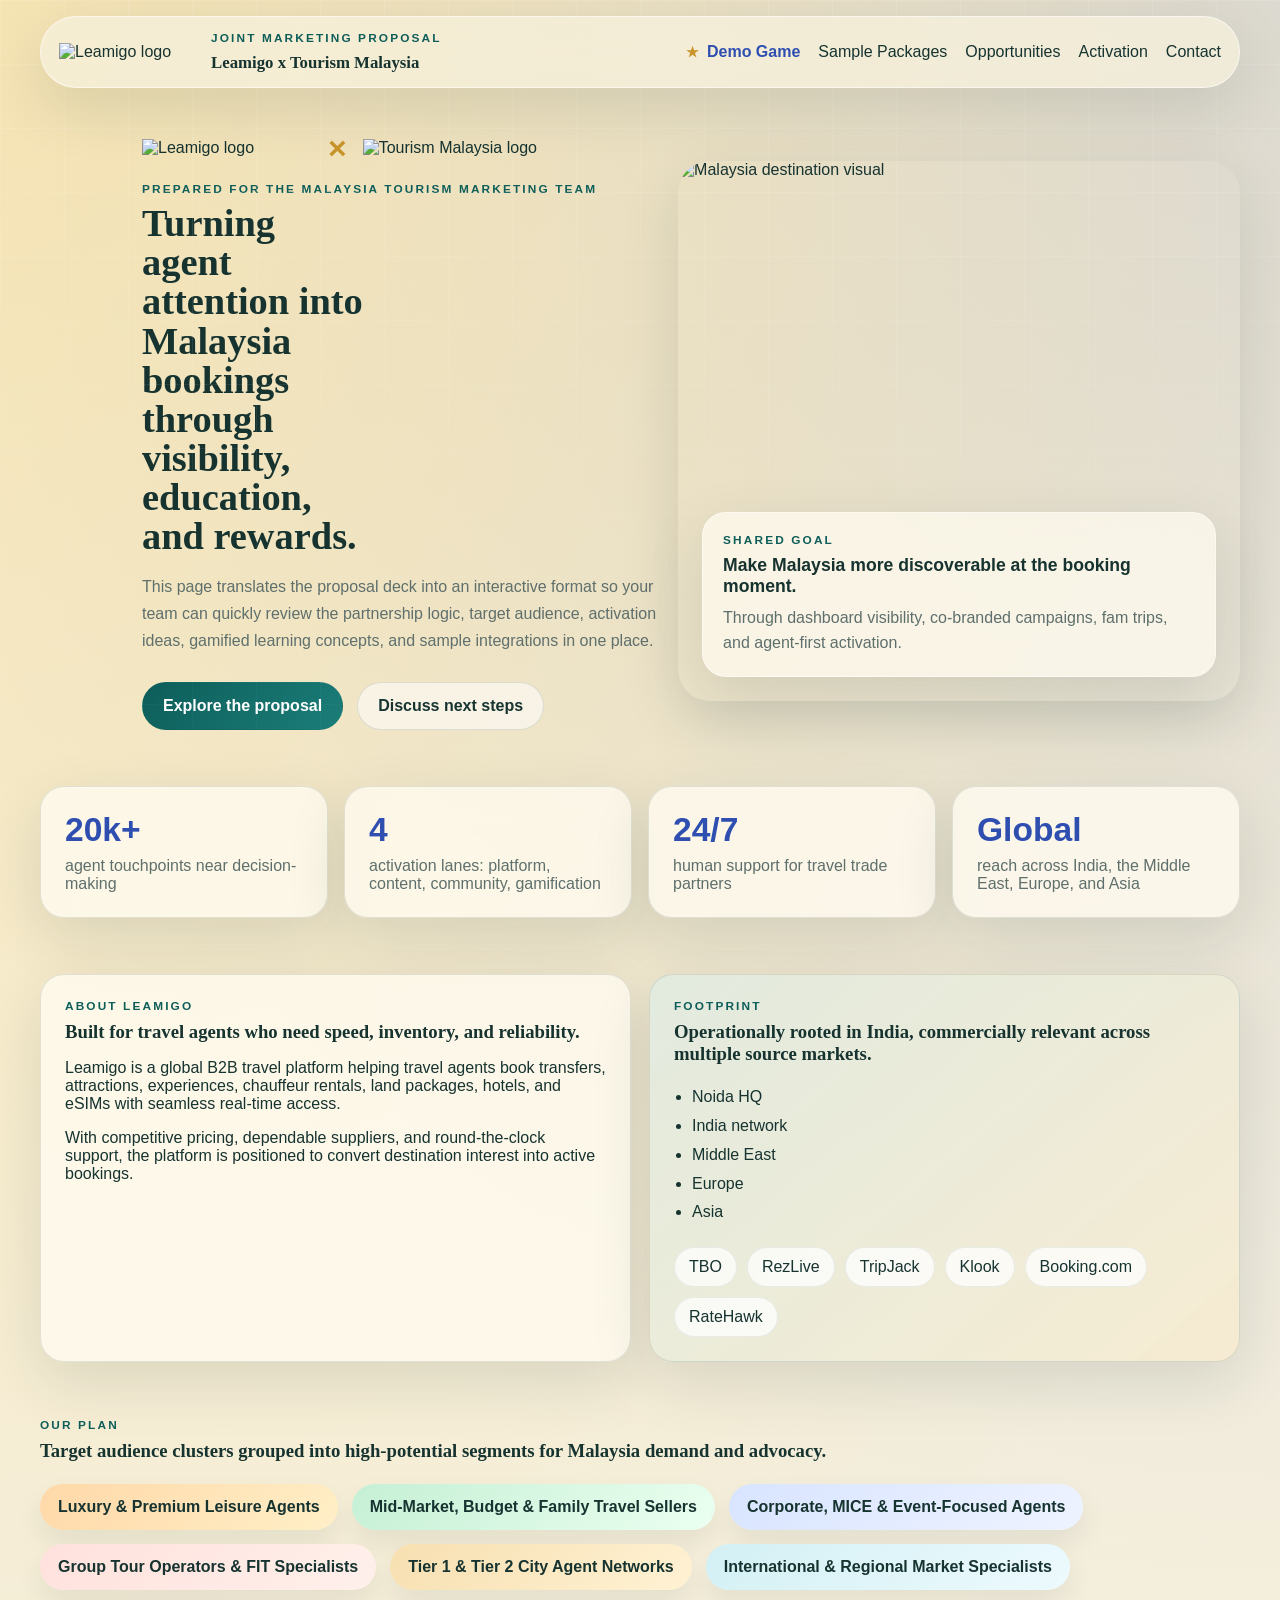
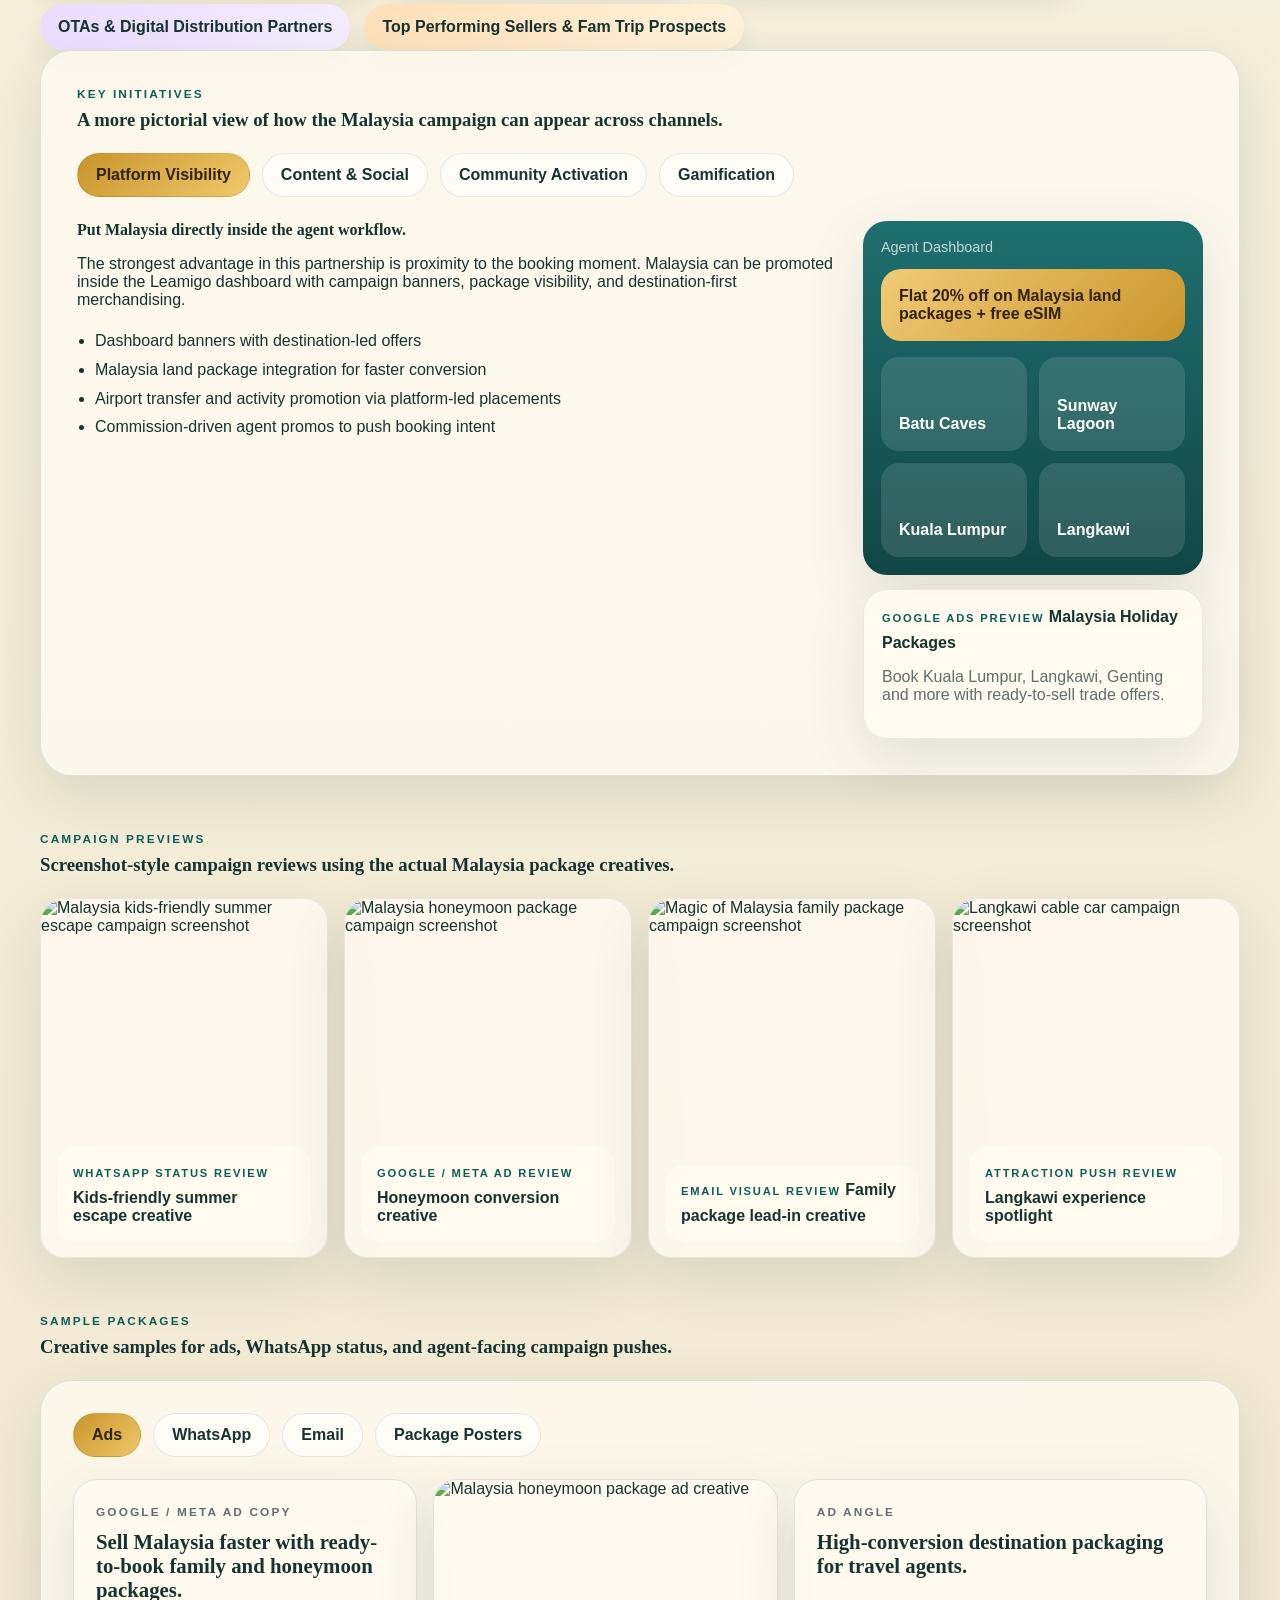
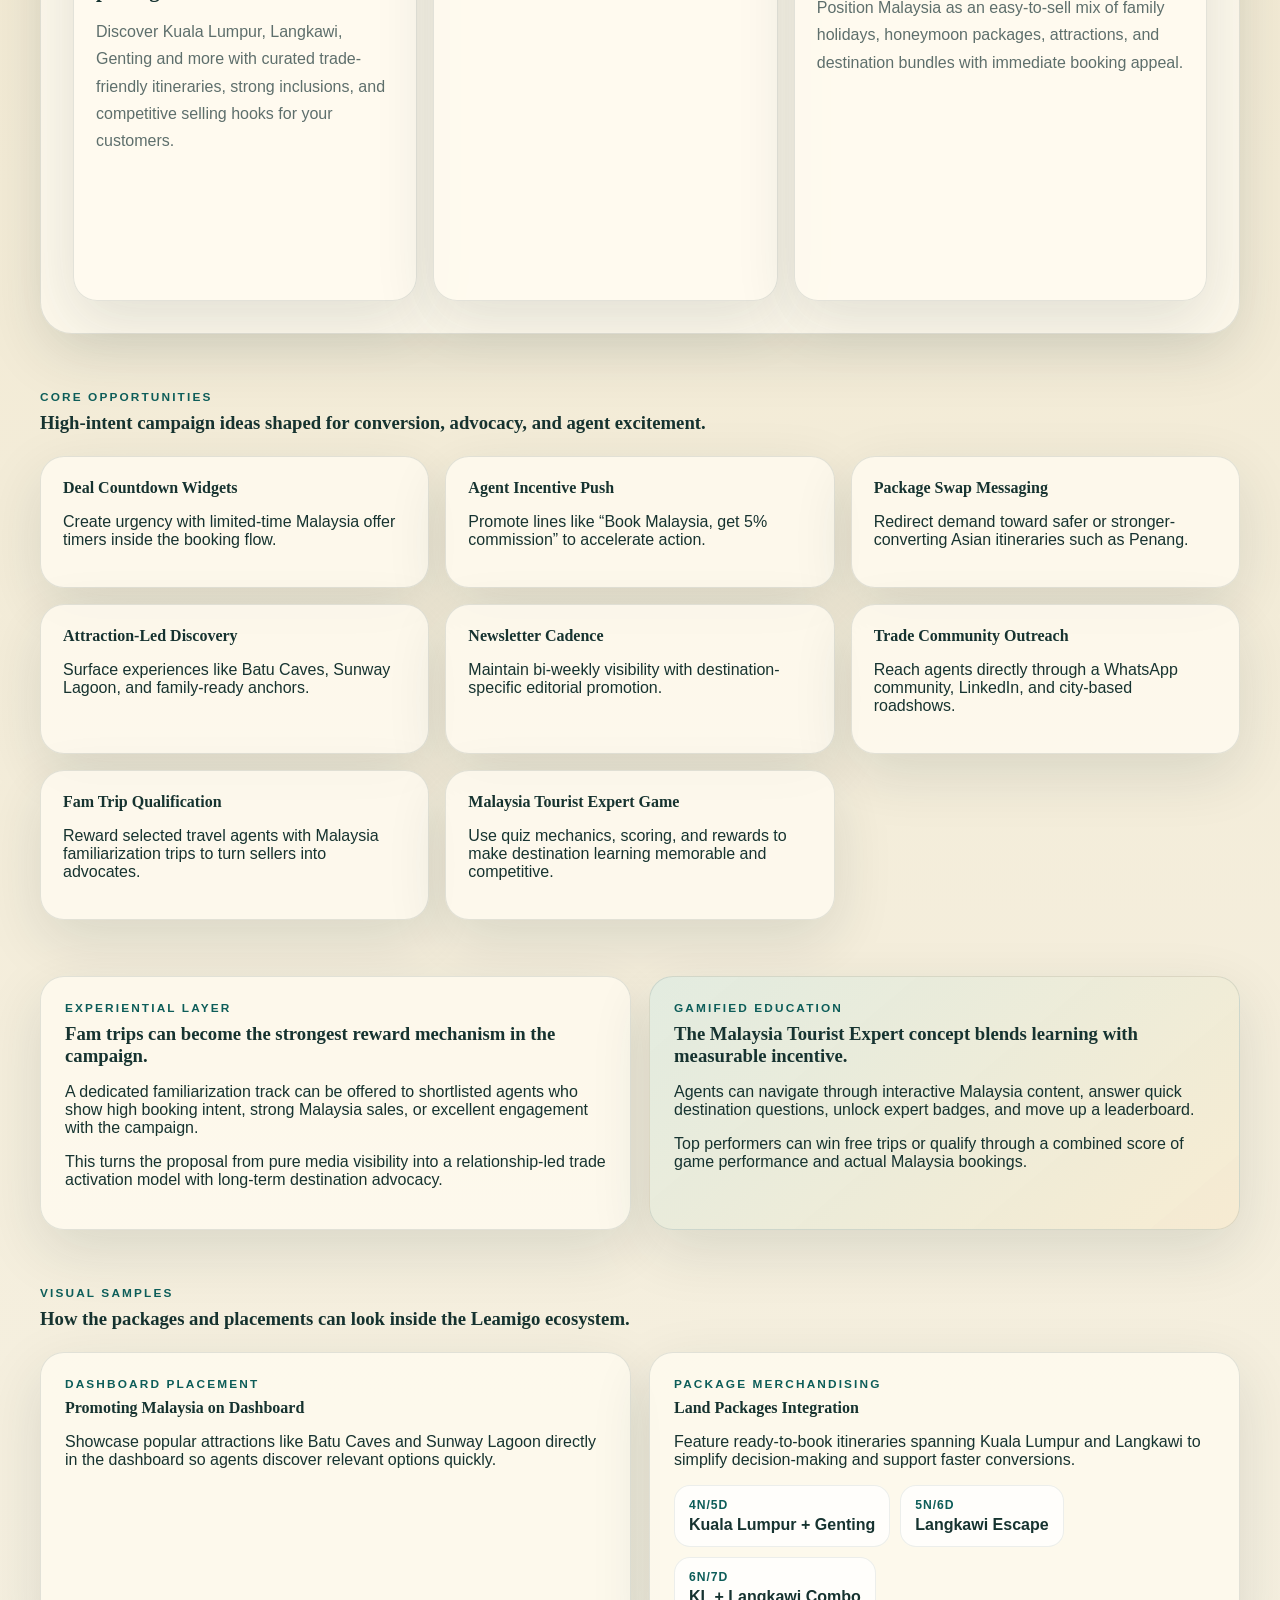
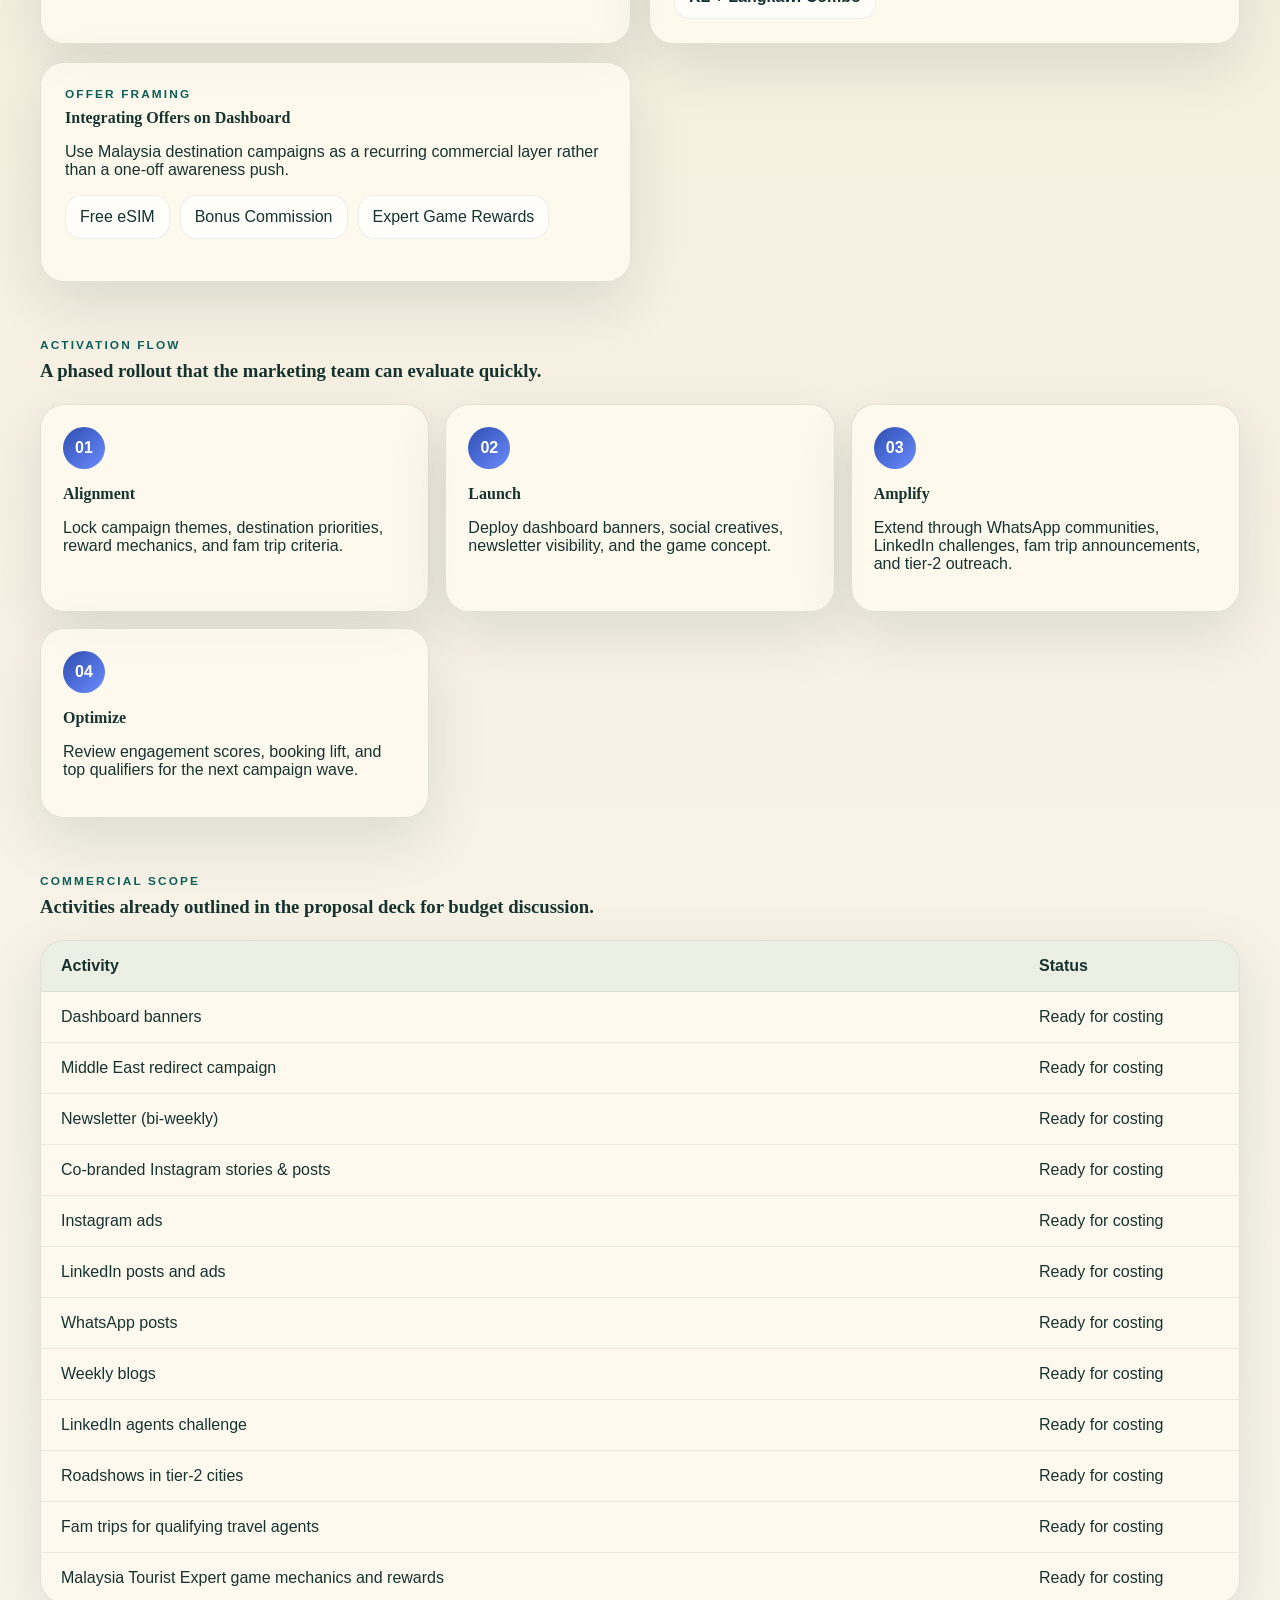
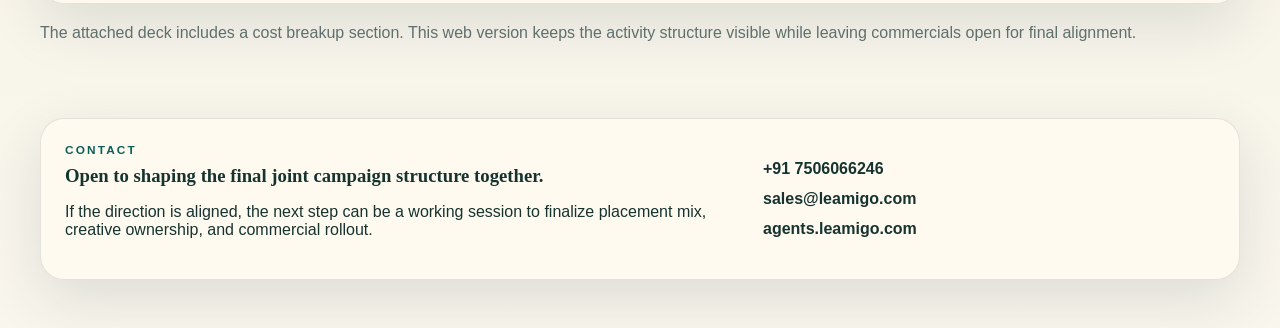
==== index.html @ 8a24555a "Commit Commit" ====
<!doctype html>
<html lang="en">
  <head>
    <meta charset="UTF-8" />
    <meta name="viewport" content="width=device-width, initial-scale=1.0" />
    <title>Leamigo x Tourism Malaysia</title>
    <meta
      name="description"
      content="Interactive joint marketing proposal for Tourism Malaysia by Leamigo."
    />
    <link rel="stylesheet" href="./styles.css" />
  </head>
  <body>
    <div class="page-shell">
      <header class="topbar">
        <div class="brand-lockup">
          <img class="brand-logo" src="./assets/leamigo-logo.webp" alt="Leamigo logo" />
          <div>
            <p class="eyebrow">Joint Marketing Proposal</p>
            <h1>Leamigo x Tourism Malaysia</h1>
          </div>
        </div>
        <nav class="topnav">
          <a class="topnav-cta" href="./malaysia-expert.html">Demo Game</a>
          <a href="#sample-packages">Sample Packages</a>
          <a href="#opportunity">Opportunities</a>
          <a href="#activation">Activation</a>
          <a href="#contact">Contact</a>
        </nav>
      </header>

      <main>
        <section class="hero section">
          <div class="hero-copy">
            <div class="hero-brandbar">
              <img class="hero-brand hero-brand-leamigo" src="./assets/leamigo-logo.webp" alt="Leamigo logo" />
              <span class="hero-brand-separator">×</span>
              <img class="hero-brand hero-brand-tourism" src="./assets/tourism-malaysia-logo.svg" alt="Tourism Malaysia logo" />
            </div>
            <p class="eyebrow">Prepared for the Malaysia Tourism marketing team</p>
            <h2>
              Turning agent<br />
              attention into<br />
              Malaysia bookings<br />
              through visibility,<br />
              education, and rewards.
            </h2>
            <p class="hero-text">
              This page translates the proposal deck into an interactive format so your team can
              quickly review the partnership logic, target audience, activation ideas, gamified
              learning concepts, and sample integrations in one place.
            </p>
            <div class="hero-actions">
              <a class="button button-primary" href="#opportunity">Explore the proposal</a>
              <a class="button button-secondary" href="#contact">Discuss next steps</a>
            </div>
          </div>

          <div class="hero-visual">
            <img src="./assets/malaysia-hero.avif" alt="Malaysia destination visual" />
            <div class="hero-card glass">
              <p class="mini-label">Shared Goal</p>
              <strong>Make Malaysia more discoverable at the booking moment.</strong>
              <span>Through dashboard visibility, co-branded campaigns, fam trips, and agent-first activation.</span>
            </div>
          </div>
        </section>

        <section class="metrics section">
          <article class="metric-card glass reveal">
            <p class="metric-number">20k+</p>
            <p class="metric-label">agent touchpoints near decision-making</p>
          </article>
          <article class="metric-card glass reveal">
            <p class="metric-number">4</p>
            <p class="metric-label">activation lanes: platform, content, community, gamification</p>
          </article>
          <article class="metric-card glass reveal">
            <p class="metric-number">24/7</p>
            <p class="metric-label">human support for travel trade partners</p>
          </article>
          <article class="metric-card glass reveal">
            <p class="metric-number">Global</p>
            <p class="metric-label">reach across India, the Middle East, Europe, and Asia</p>
          </article>
        </section>

        <section class="section intro-grid">
          <article class="panel reveal">
            <p class="eyebrow">About Leamigo</p>
            <h3>Built for travel agents who need speed, inventory, and reliability.</h3>
            <p>
              Leamigo is a global B2B travel platform helping travel agents book transfers,
              attractions, experiences, chauffeur rentals, land packages, hotels, and eSIMs with
              seamless real-time access.
            </p>
            <p>
              With competitive pricing, dependable suppliers, and round-the-clock support, the
              platform is positioned to convert destination interest into active bookings.
            </p>
          </article>

          <article class="panel accent-panel reveal">
            <p class="eyebrow">Footprint</p>
            <h3>Operationally rooted in India, commercially relevant across multiple source markets.</h3>
            <ul class="tag-list">
              <li>Noida HQ</li>
              <li>India network</li>
              <li>Middle East</li>
              <li>Europe</li>
              <li>Asia</li>
            </ul>
            <div class="partner-strip">
              <span>TBO</span>
              <span>RezLive</span>
              <span>TripJack</span>
              <span>Klook</span>
              <span>Booking.com</span>
              <span>RateHawk</span>
            </div>
          </article>
        </section>

        <section class="section audience-section reveal">
          <div class="section-heading">
            <p class="eyebrow">Our Plan</p>
            <h3>Target audience clusters grouped into high-potential segments for Malaysia demand and advocacy.</h3>
          </div>
          <div class="audience-cloud">
            <span class="audience-pill audience-luxury">Luxury & Premium Leisure Agents</span>
            <span class="audience-pill audience-leisure">Mid-Market, Budget & Family Travel Sellers</span>
            <span class="audience-pill audience-corporate">Corporate, MICE & Event-Focused Agents</span>
            <span class="audience-pill audience-groups">Group Tour Operators & FIT Specialists</span>
            <span class="audience-pill audience-cities">Tier 1 & Tier 2 City Agent Networks</span>
            <span class="audience-pill audience-global">International & Regional Market Specialists</span>
            <span class="audience-pill audience-ota">OTAs & Digital Distribution Partners</span>
            <span class="audience-pill audience-performance">Top Performing Sellers & Fam Trip Prospects</span>
          </div>
        </section>

        <section class="section proposal-tabs reveal" id="opportunity">
          <div class="section-heading">
            <p class="eyebrow">Key Initiatives</p>
            <h3>A more pictorial view of how the Malaysia campaign can appear across channels.</h3>
          </div>

          <div class="tab-buttons" role="tablist" aria-label="Proposal pillars">
            <button class="tab-button is-active" data-tab="platform" role="tab" aria-selected="true">
              Platform Visibility
            </button>
            <button class="tab-button" data-tab="content" role="tab" aria-selected="false">
              Content & Social
            </button>
            <button class="tab-button" data-tab="community" role="tab" aria-selected="false">
              Community Activation
            </button>
            <button class="tab-button" data-tab="gamification" role="tab" aria-selected="false">
              Gamification
            </button>
          </div>

          <div class="tab-panels">
            <article class="tab-panel is-active" data-panel="platform">
              <div class="tab-copy">
                <h4>Put Malaysia directly inside the agent workflow.</h4>
                <p>
                  The strongest advantage in this partnership is proximity to the booking moment.
                  Malaysia can be promoted inside the Leamigo dashboard with campaign banners,
                  package visibility, and destination-first merchandising.
                </p>
                <ul>
                  <li>Dashboard banners with destination-led offers</li>
                  <li>Malaysia land package integration for faster conversion</li>
                  <li>Airport transfer and activity promotion via platform-led placements</li>
                  <li>Commission-driven agent promos to push booking intent</li>
                </ul>
              </div>
              <div class="visual-stack">
                <div class="mockup-card">
                  <div class="mockup-top">Agent Dashboard</div>
                  <div class="mockup-banner">Flat 20% off on Malaysia land packages + free eSIM</div>
                  <div class="mockup-grid">
                    <div>Batu Caves</div>
                    <div>Sunway Lagoon</div>
                    <div>Kuala Lumpur</div>
                    <div>Langkawi</div>
                  </div>
                </div>
                <div class="mini-shot ad-shot">
                  <span class="shot-label">Google Ads Preview</span>
                  <strong>Malaysia Holiday Packages</strong>
                  <p>Book Kuala Lumpur, Langkawi, Genting and more with ready-to-sell trade offers.</p>
                </div>
              </div>
            </article>

            <article class="tab-panel" data-panel="content">
              <div class="tab-copy">
                <h4>Use co-branded storytelling to keep Malaysia top-of-mind.</h4>
                <p>
                  Tourism Malaysia assets can be amplified through Leamigo’s social presence and
                  campaign ecosystem with destination-specific creative, newsletters, stories, and
                  high-intent promotional narratives.
                </p>
                <ul>
                  <li>Bi-weekly Malaysia-specific newsletter drops</li>
                  <li>Co-branded Instagram stories and posts</li>
                  <li>Tourism Malaysia images and videos distributed with Leamigo branding</li>
                  <li>Attraction-led promotions featuring anchors like LEGOLAND Malaysia Resort</li>
                  <li>Google Ads for destination search capture and package discovery</li>
                  <li>LinkedIn Ads for trade-facing destination awareness</li>
                </ul>
              </div>
              <div class="story-stack">
                <div class="story-card">Instagram Story</div>
                <div class="story-card highlighted">Malaysia this week</div>
                <div class="story-card">Powered by Leamigo</div>
                <div class="mini-shot linkedin-shot">
                  <span class="shot-label">LinkedIn Ad</span>
                  <strong>Help your agents sell Malaysia better</strong>
                  <p>Destination highlights, package hooks, and expert recognition built for the trade audience.</p>
                </div>
              </div>
            </article>

            <article class="tab-panel" data-panel="community">
              <div class="tab-copy">
                <h4>Activate travel communities where trade engagement already exists.</h4>
                <p>
                  Beyond media placements, the proposal extends into direct agent participation
                  through WhatsApp, Instagram, LinkedIn challenges, fam trips, testimonials, and
                  tier-2 market roadshows.
                </p>
                <ul>
                  <li>Dedicated WhatsApp community for Malaysia updates and booking pushes</li>
                  <li>WhatsApp and Instagram direct campaign broadcasts</li>
                  <li>LinkedIn professional booking challenges for agents</li>
                  <li>Curated fam trips for selected travel agents and top sellers</li>
                  <li>Agent testimonial stories captured from familiarization trips</li>
                  <li>Roadshows in tier-2 cities for offline momentum</li>
                </ul>
              </div>
              <div class="challenge-card">
                <p class="mini-label">Fam Trip Trigger</p>
                <strong>Reward the best-performing and highest-potential agents.</strong>
                <span>Qualifying agents can unlock Malaysia fam trips tied to bookings, engagement, and training completion.</span>
              </div>
            </article>

            <article class="tab-panel" data-panel="gamification">
              <div class="tab-copy">
                <h4>Launch a Malaysia Tourist Expert game inside the experience.</h4>
                <p>
                  We can create a gamified learning layer where agents explore the page, answer
                  destination questions, unlock badges, and build points as they discover Malaysia
                  products, attractions, and selling cues.
                </p>
                <ul>
                  <li>Interactive Malaysia Tourist Expert challenge across the proposal or dashboard</li>
                  <li>Points for destination knowledge, product discovery, and campaign participation</li>
                  <li>Leaderboard-based rewards for top scorers and strongest booking performance</li>
                  <li>Free fam trips for winners linked with a defined booking threshold</li>
                </ul>
                <p><a class="demo-link" href="./malaysia-expert.html">Open Malaysia Expert demo page</a></p>
              </div>
              <div class="challenge-card">
                <p class="mini-label">Game Mechanic</p>
                <strong>Learn Malaysia. Score points. Unlock trips.</strong>
                <span>Agents who perform well in the game and achieve certain bookings can qualify for free trips and recognition.</span>
              </div>
            </article>
          </div>
        </section>

        <section class="section screenshot-section reveal">
          <div class="section-heading">
            <p class="eyebrow">Campaign Previews</p>
            <h3>Screenshot-style campaign reviews using the actual Malaysia package creatives.</h3>
          </div>
          <div class="screens-grid">
            <article class="screen-card screen-image">
              <img src="./assets/sample-1.jpeg" alt="Malaysia kids-friendly summer escape campaign screenshot" />
              <div class="screen-overlay">
                <span class="shot-label">WhatsApp Status Review</span>
                <strong>Kids-friendly summer escape creative</strong>
              </div>
            </article>
            <article class="screen-card screen-image">
              <img src="./assets/sample-2.jpeg" alt="Malaysia honeymoon package campaign screenshot" />
              <div class="screen-overlay">
                <span class="shot-label">Google / Meta Ad Review</span>
                <strong>Honeymoon conversion creative</strong>
              </div>
            </article>
            <article class="screen-card screen-image">
              <img src="./assets/sample-3.jpeg" alt="Magic of Malaysia family package campaign screenshot" />
              <div class="screen-overlay">
                <span class="shot-label">Email Visual Review</span>
                <strong>Family package lead-in creative</strong>
              </div>
            </article>
            <article class="screen-card screen-image">
              <img src="./assets/sample-4.jpeg" alt="Langkawi cable car campaign screenshot" />
              <div class="screen-overlay">
                <span class="shot-label">Attraction Push Review</span>
                <strong>Langkawi experience spotlight</strong>
              </div>
            </article>
          </div>
        </section>

        <section class="section sample-packages-section reveal" id="sample-packages">
          <div class="section-heading">
            <p class="eyebrow">Sample Packages</p>
            <h3>Creative samples for ads, WhatsApp status, and agent-facing campaign pushes.</h3>
          </div>

          <div class="sample-tabs">
            <div class="tab-buttons sample-tab-buttons" role="tablist" aria-label="Sample package formats">
              <button class="tab-button sample-tab-button is-active" data-sample-tab="ads" role="tab" aria-selected="true">
                Ads
              </button>
              <button class="tab-button sample-tab-button" data-sample-tab="whatsapp" role="tab" aria-selected="false">
                WhatsApp
              </button>
              <button class="tab-button sample-tab-button" data-sample-tab="email" role="tab" aria-selected="false">
                Email
              </button>
              <button class="tab-button sample-tab-button" data-sample-tab="posters" role="tab" aria-selected="false">
                Package Posters
              </button>
            </div>

            <div class="sample-tab-panels">
              <article class="sample-tab-panel is-active" data-sample-panel="ads">
                <div class="copy-samples-grid">
                  <article class="copy-card">
                    <p class="mini-label">Google / Meta Ad Copy</p>
                    <h4>Sell Malaysia faster with ready-to-book family and honeymoon packages.</h4>
                    <p>
                      Discover Kuala Lumpur, Langkawi, Genting and more with curated trade-friendly
                      itineraries, strong inclusions, and competitive selling hooks for your customers.
                    </p>
                  </article>
                  <article class="sample-creative featured-creative">
                    <img src="./assets/sample-2.jpeg" alt="Malaysia honeymoon package ad creative" />
                  </article>
                  <article class="copy-card">
                    <p class="mini-label">Ad Angle</p>
                    <h4>High-conversion destination packaging for travel agents.</h4>
                    <p>
                      Position Malaysia as an easy-to-sell mix of family holidays, honeymoon
                      packages, attractions, and destination bundles with immediate booking appeal.
                    </p>
                  </article>
                </div>
              </article>

              <article class="sample-tab-panel" data-sample-panel="whatsapp">
                <div class="copy-samples-grid">
                  <article class="copy-card">
                    <p class="mini-label">WhatsApp Status Sample</p>
                    <h4>Malaysia deals live now.</h4>
                    <p>
                      Family escapes, honeymoon packages, Langkawi experiences and value-added offers now
                      available for immediate booking. Ask for today’s best Malaysia departures.
                    </p>
                  </article>
                  <article class="sample-creative featured-creative">
                    <img src="./assets/sample-1.jpeg" alt="Malaysia summer escape WhatsApp status creative" />
                  </article>
                  <article class="copy-card">
                    <p class="mini-label">Community Push</p>
                    <h4>Best used inside agent groups and status updates.</h4>
                    <p>
                      Pair the creative with limited-time callouts, package pricing, and quick reply
                      prompts to increase engagement inside WhatsApp communities.
                    </p>
                  </article>
                </div>
              </article>

              <article class="sample-tab-panel" data-sample-panel="email">
                <div class="copy-samples-grid email-layout">
                  <article class="copy-card email-card">
                    <p class="mini-label">Email Campaign Copy</p>
                    <h4>Subject: Malaysia packages your clients will book this season</h4>
                    <p>
                      From kids-friendly summer escapes to honeymoon combinations across Kuala Lumpur,
                      Langkawi and Genting, Leamigo is ready with handpicked Malaysia packages, attraction
                      add-ons and strong conversion-friendly itineraries for your team.
                    </p>
                    <p>
                      Reply now to access the latest packages, activity combinations, and destination-led
                      offers your agents can promote immediately.
                    </p>
                  </article>
                  <article class="sample-creative featured-creative">
                    <img src="./assets/sample-3.jpeg" alt="Malaysia family package email visual" />
                  </article>
                </div>
              </article>

              <article class="sample-tab-panel" data-sample-panel="posters">
                <div class="sample-grid">
                  <article class="sample-creative">
                    <img src="./assets/sample-1.jpeg" alt="Malaysia kids-friendly summer escape package poster" />
                  </article>
                  <article class="sample-creative">
                    <img src="./assets/sample-2.jpeg" alt="Malaysia honeymoon package poster" />
                  </article>
                  <article class="sample-creative">
                    <img src="./assets/sample-3.jpeg" alt="Magic of Malaysia family package poster" />
                  </article>
                  <article class="sample-creative">
                    <img src="./assets/sample-4.jpeg" alt="Langkawi cable car poster" />
                  </article>
                </div>
              </article>
            </div>
          </div>
        </section>

        <section class="section opportunities reveal">
          <div class="section-heading">
            <p class="eyebrow">Core Opportunities</p>
            <h3>High-intent campaign ideas shaped for conversion, advocacy, and agent excitement.</h3>
          </div>
          <div class="opportunity-grid">
            <article class="op-card">
              <h4>Deal Countdown Widgets</h4>
              <p>Create urgency with limited-time Malaysia offer timers inside the booking flow.</p>
            </article>
            <article class="op-card">
              <h4>Agent Incentive Push</h4>
              <p>Promote lines like “Book Malaysia, get 5% commission” to accelerate action.</p>
            </article>
            <article class="op-card">
              <h4>Package Swap Messaging</h4>
              <p>Redirect demand toward safer or stronger-converting Asian itineraries such as Penang.</p>
            </article>
            <article class="op-card">
              <h4>Attraction-Led Discovery</h4>
              <p>Surface experiences like Batu Caves, Sunway Lagoon, and family-ready anchors.</p>
            </article>
            <article class="op-card">
              <h4>Newsletter Cadence</h4>
              <p>Maintain bi-weekly visibility with destination-specific editorial promotion.</p>
            </article>
            <article class="op-card">
              <h4>Trade Community Outreach</h4>
              <p>Reach agents directly through a WhatsApp community, LinkedIn, and city-based roadshows.</p>
            </article>
            <article class="op-card">
              <h4>Fam Trip Qualification</h4>
              <p>Reward selected travel agents with Malaysia familiarization trips to turn sellers into advocates.</p>
            </article>
            <article class="op-card">
              <h4>Malaysia Tourist Expert Game</h4>
              <p>Use quiz mechanics, scoring, and rewards to make destination learning memorable and competitive.</p>
            </article>
          </div>
        </section>

        <section class="section intro-grid reveal">
          <article class="panel">
            <p class="eyebrow">Experiential Layer</p>
            <h3>Fam trips can become the strongest reward mechanism in the campaign.</h3>
            <p>
              A dedicated familiarization track can be offered to shortlisted agents who show high
              booking intent, strong Malaysia sales, or excellent engagement with the campaign.
            </p>
            <p>
              This turns the proposal from pure media visibility into a relationship-led trade
              activation model with long-term destination advocacy.
            </p>
          </article>
          <article class="panel accent-panel">
            <p class="eyebrow">Gamified Education</p>
            <h3>The Malaysia Tourist Expert concept blends learning with measurable incentive.</h3>
            <p>
              Agents can navigate through interactive Malaysia content, answer quick destination
              questions, unlock expert badges, and move up a leaderboard.
            </p>
            <p>
              Top performers can win free trips or qualify through a combined score of game
              performance and actual Malaysia bookings.
            </p>
          </article>
        </section>

        <section class="section integration-section reveal">
          <div class="section-heading">
            <p class="eyebrow">Visual Samples</p>
            <h3>How the packages and placements can look inside the Leamigo ecosystem.</h3>
          </div>
          <div class="integration-grid">
            <article class="integration-card">
              <p class="mini-label">Dashboard placement</p>
              <h4>Promoting Malaysia on Dashboard</h4>
              <p>
                Showcase popular attractions like Batu Caves and Sunway Lagoon directly in the
                dashboard so agents discover relevant options quickly.
              </p>
            </article>
            <article class="integration-card">
              <p class="mini-label">Package merchandising</p>
              <h4>Land Packages Integration</h4>
              <p>
                Feature ready-to-book itineraries spanning Kuala Lumpur and Langkawi to simplify
                decision-making and support faster conversions.
              </p>
              <div class="package-preview">
                <div class="package-card">
                  <span>4N/5D</span>
                  <strong>Kuala Lumpur + Genting</strong>
                </div>
                <div class="package-card">
                  <span>5N/6D</span>
                  <strong>Langkawi Escape</strong>
                </div>
                <div class="package-card">
                  <span>6N/7D</span>
                  <strong>KL + Langkawi Combo</strong>
                </div>
              </div>
            </article>
            <article class="integration-card">
              <p class="mini-label">Offer framing</p>
              <h4>Integrating Offers on Dashboard</h4>
              <p>
                Use Malaysia destination campaigns as a recurring commercial layer rather than a
                one-off awareness push.
              </p>
              <div class="offer-tags">
                <span>Free eSIM</span>
                <span>Bonus Commission</span>
                <span>Expert Game Rewards</span>
              </div>
            </article>
          </div>
        </section>

        <section class="section timeline-section reveal" id="activation">
          <div class="section-heading">
            <p class="eyebrow">Activation Flow</p>
            <h3>A phased rollout that the marketing team can evaluate quickly.</h3>
          </div>
          <div class="timeline">
            <article class="timeline-step">
              <span>01</span>
              <h4>Alignment</h4>
              <p>Lock campaign themes, destination priorities, reward mechanics, and fam trip criteria.</p>
            </article>
            <article class="timeline-step">
              <span>02</span>
              <h4>Launch</h4>
              <p>Deploy dashboard banners, social creatives, newsletter visibility, and the game concept.</p>
            </article>
            <article class="timeline-step">
              <span>03</span>
              <h4>Amplify</h4>
              <p>Extend through WhatsApp communities, LinkedIn challenges, fam trip announcements, and tier-2 outreach.</p>
            </article>
            <article class="timeline-step">
              <span>04</span>
              <h4>Optimize</h4>
              <p>Review engagement scores, booking lift, and top qualifiers for the next campaign wave.</p>
            </article>
          </div>
        </section>

        <section class="section budget-section reveal">
          <div class="section-heading">
            <p class="eyebrow">Commercial Scope</p>
            <h3>Activities already outlined in the proposal deck for budget discussion.</h3>
          </div>
          <div class="budget-table">
            <div class="budget-row budget-head">
              <span>Activity</span>
              <span>Status</span>
            </div>
            <div class="budget-row"><span>Dashboard banners</span><span>Ready for costing</span></div>
            <div class="budget-row"><span>Middle East redirect campaign</span><span>Ready for costing</span></div>
            <div class="budget-row"><span>Newsletter (bi-weekly)</span><span>Ready for costing</span></div>
            <div class="budget-row"><span>Co-branded Instagram stories & posts</span><span>Ready for costing</span></div>
            <div class="budget-row"><span>Instagram ads</span><span>Ready for costing</span></div>
            <div class="budget-row"><span>LinkedIn posts and ads</span><span>Ready for costing</span></div>
            <div class="budget-row"><span>WhatsApp posts</span><span>Ready for costing</span></div>
            <div class="budget-row"><span>Weekly blogs</span><span>Ready for costing</span></div>
            <div class="budget-row"><span>LinkedIn agents challenge</span><span>Ready for costing</span></div>
            <div class="budget-row"><span>Roadshows in tier-2 cities</span><span>Ready for costing</span></div>
            <div class="budget-row"><span>Fam trips for qualifying travel agents</span><span>Ready for costing</span></div>
            <div class="budget-row"><span>Malaysia Tourist Expert game mechanics and rewards</span><span>Ready for costing</span></div>
          </div>
          <p class="budget-note">
            The attached deck includes a cost breakup section. This web version keeps the activity
            structure visible while leaving commercials open for final alignment.
          </p>
        </section>

        <section class="section contact-section reveal" id="contact">
          <div class="contact-panel glass">
            <div>
              <p class="eyebrow">Contact</p>
              <h3>Open to shaping the final joint campaign structure together.</h3>
              <p>
                If the direction is aligned, the next step can be a working session to finalize
                placement mix, creative ownership, and commercial rollout.
              </p>
            </div>
            <div class="contact-details">
              <a href="tel:+917506066246">+91 7506066246</a>
              <a href="mailto:sales@leamigo.com">sales@leamigo.com</a>
              <a href="https://agents.leamigo.com" target="_blank" rel="noreferrer">agents.leamigo.com</a>
            </div>
          </div>
        </section>
      </main>
    </div>

    <script src="./script.js"></script>
  </body>
</html>
---- styles.css ----
:root {
  --bg: #f6f0dc;
  --bg-soft: #fbf7ea;
  --card: rgba(255, 251, 240, 0.72);
  --line: rgba(61, 87, 86, 0.14);
  --text: #163330;
  --muted: #5e6f6c;
  --teal: #1b7e79;
  --teal-deep: #0d5d59;
  --gold: #c9952b;
  --gold-soft: #e9cb88;
  --blue: #2e4eb0;
  --shadow: 0 20px 60px rgba(26, 51, 48, 0.12);
  --radius-xl: 32px;
  --radius-lg: 24px;
  --radius-md: 18px;
}

* {
  box-sizing: border-box;
}

html {
  scroll-behavior: smooth;
}

body {
  margin: 0;
  min-height: 100vh;
  font-family: "Avenir Next", "Segoe UI", sans-serif;
  color: var(--text);
  background:
    radial-gradient(circle at top left, rgba(250, 214, 119, 0.45), transparent 26%),
    radial-gradient(circle at top right, rgba(46, 78, 176, 0.16), transparent 24%),
    linear-gradient(180deg, #f8f4e5 0%, #f2ead4 46%, #f9f6ed 100%);
}

body::before {
  content: "";
  position: fixed;
  inset: 0;
  pointer-events: none;
  background-image:
    linear-gradient(rgba(255, 255, 255, 0.18) 1px, transparent 1px),
    linear-gradient(90deg, rgba(255, 255, 255, 0.18) 1px, transparent 1px);
  background-size: 64px 64px;
  mask-image: linear-gradient(180deg, rgba(0, 0, 0, 0.7), transparent);
}

.page-shell {
  width: min(1200px, calc(100% - 32px));
  margin: 0 auto;
  padding-bottom: 48px;
}

.topbar {
  position: sticky;
  top: 16px;
  z-index: 10;
  margin-top: 16px;
  padding: 14px 18px;
  display: flex;
  align-items: center;
  justify-content: space-between;
  gap: 20px;
  border: 1px solid rgba(255, 255, 255, 0.55);
  border-radius: 999px;
  background: rgba(246, 240, 220, 0.75);
  backdrop-filter: blur(18px);
  box-shadow: var(--shadow);
}

.brand-lockup {
  display: flex;
  align-items: center;
  gap: 14px;
}

.brand-logo {
  width: 138px;
  height: auto;
  display: block;
}

.brand-lockup h1,
.hero h2,
.section-heading h3,
.panel h3,
.tab-copy h4,
.op-card h4,
.integration-card h4,
.timeline-step h4,
.contact-panel h3 {
  margin: 0;
  font-family: Georgia, "Times New Roman", serif;
  font-weight: 700;
}

.brand-lockup h1 {
  font-size: 1.05rem;
}

.eyebrow,
.mini-label {
  margin: 0 0 8px;
  color: var(--teal-deep);
  text-transform: uppercase;
  letter-spacing: 0.18em;
  font-size: 0.74rem;
  font-weight: 700;
}

.topnav {
  display: flex;
  gap: 18px;
  flex-wrap: wrap;
}

.topnav a,
.contact-details a,
.demo-link {
  color: var(--text);
  text-decoration: none;
}

.topnav a:hover,
.contact-details a:hover,
.demo-link:hover {
  color: var(--blue);
}

.demo-link {
  display: inline-flex;
  align-items: center;
  justify-content: center;
  min-height: 44px;
  padding: 0 18px;
  border-radius: 999px;
  background: rgba(46, 78, 176, 0.1);
  border: 1px solid rgba(46, 78, 176, 0.15);
  font-weight: 700;
}

.topnav-cta {
  display: inline-flex;
  align-items: center;
  gap: 8px;
  color: var(--blue) !important;
  font-weight: 700;
}

.topnav-cta::before {
  content: "★";
  color: var(--gold);
  font-size: 0.9rem;
  line-height: 1;
}

.section {
  padding: 56px 0 0;
}

.hero {
  display: grid;
  grid-template-columns: 1.1fr 1fr;
  gap: 20px;
  align-items: center;
  padding-top: 44px;
}

.hero-copy {
  max-width: 620px;
  justify-self: end;
  padding-left: 12px;
}

.hero-brandbar {
  display: flex;
  align-items: center;
  gap: 16px;
  margin-bottom: 18px;
  flex-wrap: wrap;
}

.hero-brand {
  display: block;
  height: auto;
}

.hero-brand-leamigo {
  width: 170px;
}

.hero-brand-tourism {
  width: 176px;
}

.hero-brand-separator {
  color: var(--gold);
  font-size: 2rem;
  line-height: 1;
  font-weight: 700;
}

.hero h2 {
  font-size: clamp(2rem, 3vw, 3.6rem);
  line-height: 1.02;
  max-width: 12ch;
}

.hero-text {
  max-width: 58ch;
  color: var(--muted);
  font-size: 1rem;
  line-height: 1.7;
}

.hero-actions {
  display: flex;
  gap: 14px;
  flex-wrap: wrap;
  margin-top: 28px;
}

.button {
  display: inline-flex;
  align-items: center;
  justify-content: center;
  min-height: 48px;
  padding: 0 20px;
  border-radius: 999px;
  border: 1px solid transparent;
  text-decoration: none;
  font-weight: 700;
}

.button-primary {
  background: linear-gradient(135deg, var(--teal-deep), var(--teal));
  color: white;
}

.button-secondary {
  border-color: rgba(22, 51, 48, 0.12);
  color: var(--text);
  background: rgba(255, 255, 255, 0.55);
}

.hero-visual {
  position: relative;
}

.hero-visual img {
  width: 100%;
  display: block;
  min-height: 540px;
  object-fit: cover;
  border-radius: var(--radius-xl);
  box-shadow: var(--shadow);
}

.glass {
  border: 1px solid rgba(255, 255, 255, 0.45);
  background: var(--card);
  backdrop-filter: blur(18px);
  box-shadow: var(--shadow);
}

.hero-card {
  position: absolute;
  left: 24px;
  right: 24px;
  bottom: 24px;
  padding: 20px;
  border-radius: var(--radius-lg);
}

.hero-card strong,
.challenge-card strong {
  display: block;
  margin-bottom: 8px;
  font-size: 1.1rem;
}

.hero-card span,
.challenge-card span,
.budget-note {
  color: var(--muted);
  line-height: 1.6;
}

.metrics {
  display: grid;
  grid-template-columns: repeat(4, 1fr);
  gap: 16px;
}

.metric-card,
.panel,
.integration-card,
.contact-panel,
.challenge-card {
  padding: 24px;
  border: 1px solid var(--line);
  border-radius: var(--radius-lg);
  background: rgba(255, 251, 240, 0.78);
  box-shadow: var(--shadow);
}

.metric-number {
  margin: 0 0 8px;
  font-size: 2.1rem;
  font-weight: 800;
  color: var(--blue);
}

.metric-label {
  margin: 0;
  color: var(--muted);
}

.intro-grid,
.integration-grid {
  display: grid;
  grid-template-columns: repeat(2, 1fr);
  gap: 18px;
}

.accent-panel {
  background:
    linear-gradient(140deg, rgba(27, 126, 121, 0.12), rgba(201, 149, 43, 0.14)),
    rgba(255, 251, 240, 0.9);
}

.tag-list,
.tab-copy ul {
  margin: 18px 0 0;
  padding-left: 18px;
  line-height: 1.8;
}

.partner-strip,
.audience-cloud {
  display: flex;
  gap: 10px;
  flex-wrap: wrap;
  margin-top: 20px;
}

.partner-strip span,
.audience-cloud span {
  padding: 10px 14px;
  border-radius: 999px;
  background: rgba(255, 255, 255, 0.75);
  border: 1px solid rgba(22, 51, 48, 0.08);
}

.audience-cloud {
  gap: 14px;
}

.audience-pill {
  padding: 14px 18px !important;
  font-weight: 700;
  color: #163330;
  border: 0 !important;
  box-shadow: 0 14px 28px rgba(26, 51, 48, 0.08);
}

.audience-luxury {
  background: linear-gradient(135deg, #ffd8a8, #ffefc7) !important;
}

.audience-leisure {
  background: linear-gradient(135deg, #c5f0d5, #ebfff0) !important;
}

.audience-corporate {
  background: linear-gradient(135deg, #d8e4ff, #eef3ff) !important;
}

.audience-groups {
  background: linear-gradient(135deg, #ffe1dc, #fff0eb) !important;
}

.audience-cities {
  background: linear-gradient(135deg, #f7dfb0, #fff2d4) !important;
}

.audience-global {
  background: linear-gradient(135deg, #d3f0f4, #edfafe) !important;
}

.audience-ota {
  background: linear-gradient(135deg, #eadbff, #f5efff) !important;
}

.audience-performance {
  background: linear-gradient(135deg, #ffe0b8, #fff3dd) !important;
}

.section-heading {
  margin-bottom: 22px;
}

.proposal-tabs {
  padding: 36px;
  border: 1px solid var(--line);
  border-radius: var(--radius-xl);
  background: rgba(255, 251, 240, 0.8);
  box-shadow: var(--shadow);
}

.tab-buttons {
  display: flex;
  gap: 12px;
  flex-wrap: wrap;
  margin-bottom: 24px;
}

.tab-button {
  padding: 12px 18px;
  border-radius: 999px;
  border: 1px solid rgba(22, 51, 48, 0.1);
  background: rgba(255, 255, 255, 0.58);
  color: var(--text);
  cursor: pointer;
  font: inherit;
  font-weight: 700;
}

.tab-button.is-active {
  background: linear-gradient(135deg, var(--gold), #f0c86b);
  color: #332200;
}

.tab-panel {
  display: none;
  grid-template-columns: 1fr 340px;
  gap: 24px;
  align-items: stretch;
}

.tab-panel.is-active {
  display: grid;
}

.mockup-card,
.story-stack,
.challenge-card {
  align-self: stretch;
}

.visual-stack {
  display: grid;
  gap: 14px;
}

.mockup-card {
  padding: 18px;
  border-radius: var(--radius-lg);
  background: linear-gradient(180deg, #1f6f6f, #114645);
  color: white;
  box-shadow: var(--shadow);
}

.mockup-top {
  margin-bottom: 14px;
  opacity: 0.74;
  font-size: 0.9rem;
}

.mockup-banner {
  padding: 18px;
  border-radius: 20px;
  background: linear-gradient(135deg, #f0cb77, #c9952b);
  color: #352104;
  font-weight: 800;
}

.mockup-grid {
  display: grid;
  grid-template-columns: repeat(2, 1fr);
  gap: 12px;
  margin-top: 16px;
}

.mockup-grid div,
.story-card {
  padding: 18px;
  min-height: 94px;
  border-radius: 18px;
  background: rgba(255, 255, 255, 0.12);
  display: flex;
  align-items: end;
  font-weight: 700;
}

.story-stack {
  display: grid;
  gap: 12px;
}

.story-card {
  background: linear-gradient(135deg, rgba(46, 78, 176, 0.88), rgba(27, 126, 121, 0.8));
  color: white;
}

.story-card.highlighted {
  transform: translateX(-12px);
  background: linear-gradient(135deg, #dfa83f, #cf7f26);
}

.mini-shot,
.screen-card {
  padding: 18px;
  border-radius: var(--radius-lg);
  border: 1px solid rgba(22, 51, 48, 0.08);
  box-shadow: var(--shadow);
}

.mini-shot p,
.screen-card p,
.screen-card small {
  color: var(--muted);
}

.shot-label {
  display: inline-block;
  margin-bottom: 10px;
  text-transform: uppercase;
  letter-spacing: 0.16em;
  font-size: 0.7rem;
  font-weight: 800;
  color: var(--teal-deep);
}

.ad-shot {
  background: rgba(255, 251, 240, 0.9);
}

.linkedin-shot {
  background: rgba(255, 255, 255, 0.84);
  color: var(--text);
}

.challenge-card {
  display: flex;
  flex-direction: column;
  justify-content: center;
  background:
    radial-gradient(circle at top right, rgba(201, 149, 43, 0.3), transparent 35%),
    rgba(255, 251, 240, 0.92);
}

.opportunity-grid,
.timeline,
.screens-grid {
  display: grid;
  grid-template-columns: repeat(3, 1fr);
  gap: 16px;
}

.screens-grid {
  grid-template-columns: repeat(4, 1fr);
}

.sample-tabs {
  padding: 32px;
  border: 1px solid var(--line);
  border-radius: var(--radius-xl);
  background: rgba(255, 251, 240, 0.82);
  box-shadow: var(--shadow);
}

.sample-tab-buttons {
  margin-bottom: 22px;
}

.sample-tab-panel {
  display: none;
}

.sample-tab-panel.is-active {
  display: block;
}

.sample-grid {
  display: grid;
  grid-template-columns: repeat(4, 1fr);
  gap: 16px;
}

.sample-creative,
.copy-card {
  border-radius: var(--radius-lg);
  overflow: hidden;
  border: 1px solid var(--line);
  background: rgba(255, 251, 240, 0.84);
  box-shadow: var(--shadow);
}

.sample-creative img {
  width: 100%;
  height: 100%;
  min-height: 360px;
  object-fit: cover;
  display: block;
}

.featured-creative img {
  min-height: 420px;
}

.copy-samples-grid {
  display: grid;
  grid-template-columns: 1fr 1fr 1.2fr;
  gap: 16px;
}

.email-layout {
  grid-template-columns: 1.15fr 0.85fr;
}

.copy-card {
  padding: 22px;
}

.copy-card h4 {
  margin: 0 0 12px;
  font-family: Georgia, "Times New Roman", serif;
  font-size: 1.3rem;
}

.copy-card p {
  color: var(--muted);
  line-height: 1.7;
}

.email-card {
  background:
    linear-gradient(135deg, rgba(46, 78, 176, 0.06), rgba(27, 126, 121, 0.08)),
    rgba(255, 251, 240, 0.88);
}

.screen-card {
  min-height: 360px;
  background: rgba(255, 251, 240, 0.82);
}

.screen-image {
  position: relative;
  overflow: hidden;
  padding: 0;
}

.screen-image img {
  width: 100%;
  height: 100%;
  object-fit: cover;
  display: block;
}

.screen-overlay {
  position: absolute;
  inset: auto 16px 16px 16px;
  padding: 16px;
  border-radius: 18px;
  background: rgba(255, 251, 240, 0.78);
  backdrop-filter: blur(16px);
}

.op-card,
.timeline-step,
.budget-table {
  border-radius: var(--radius-lg);
  box-shadow: var(--shadow);
}

.op-card,
.timeline-step {
  padding: 22px;
  border: 1px solid var(--line);
  background: rgba(255, 251, 240, 0.82);
}

.integration-card {
  min-height: 220px;
}

.package-preview,
.offer-tags {
  display: flex;
  gap: 10px;
  flex-wrap: wrap;
  margin-top: 16px;
}

.package-card,
.offer-tags span {
  padding: 12px 14px;
  border-radius: 16px;
  background: rgba(255, 255, 255, 0.8);
  border: 1px solid rgba(22, 51, 48, 0.08);
}

.package-card span {
  display: block;
  margin-bottom: 4px;
  color: var(--teal-deep);
  font-size: 0.76rem;
  font-weight: 800;
  letter-spacing: 0.08em;
}

.timeline-step span {
  display: inline-grid;
  place-items: center;
  width: 42px;
  height: 42px;
  border-radius: 50%;
  margin-bottom: 16px;
  background: linear-gradient(135deg, var(--blue), #6b8cff);
  color: white;
  font-weight: 800;
}

.budget-table {
  overflow: hidden;
  border: 1px solid var(--line);
  background: rgba(255, 251, 240, 0.82);
}

.budget-row {
  display: grid;
  grid-template-columns: 1fr 180px;
  gap: 20px;
  padding: 16px 20px;
  border-bottom: 1px solid rgba(22, 51, 48, 0.08);
}

.budget-row:last-child {
  border-bottom: 0;
}

.budget-head {
  background: rgba(27, 126, 121, 0.08);
  font-weight: 800;
}

.contact-panel {
  display: grid;
  grid-template-columns: 1.2fr 0.8fr;
  gap: 20px;
}

.contact-details {
  display: grid;
  gap: 12px;
  align-content: center;
  justify-items: start;
  font-weight: 700;
}

.reveal {
  opacity: 0;
  transform: translateY(24px);
  transition: opacity 600ms ease, transform 600ms ease;
}

.reveal.is-visible {
  opacity: 1;
  transform: translateY(0);
}

@media (max-width: 960px) {
  .page-shell {
    width: min(100% - 24px, 1200px);
  }

  .hero,
  .contact-panel,
  .tab-panel,
  .intro-grid,
  .integration-grid {
    grid-template-columns: 1fr;
  }

  .metrics,
  .opportunity-grid,
  .timeline,
  .screens-grid,
  .sample-grid,
  .copy-samples-grid {
    grid-template-columns: repeat(2, 1fr);
  }

  .hero-copy {
    justify-self: start;
    max-width: none;
    padding-left: 0;
  }

  .topbar {
    border-radius: 28px;
    align-items: flex-start;
    flex-direction: column;
    padding: 16px;
  }

  .brand-logo {
    width: 124px;
  }

  .topnav {
    width: 100%;
    flex-wrap: nowrap;
    overflow-x: auto;
    padding-bottom: 4px;
    -webkit-overflow-scrolling: touch;
    scrollbar-width: none;
  }

  .topnav::-webkit-scrollbar,
  .tab-buttons::-webkit-scrollbar {
    display: none;
  }

  .topnav a {
    flex: 0 0 auto;
    white-space: nowrap;
  }

  .hero-visual img {
    min-height: 420px;
  }

  .sample-tabs,
  .proposal-tabs {
    padding: 24px;
  }

  .tab-buttons {
    flex-wrap: nowrap;
    overflow-x: auto;
    padding-bottom: 4px;
    -webkit-overflow-scrolling: touch;
  }

  .tab-button {
    flex: 0 0 auto;
    white-space: nowrap;
  }

  .sample-creative img,
  .screen-card {
    min-height: 300px;
  }

  .featured-creative img {
    min-height: 360px;
  }
}

@media (max-width: 640px) {
  .page-shell {
    width: min(100% - 20px, 1200px);
  }

  .section {
    padding-top: 42px;
  }

  .proposal-tabs {
    padding: 22px;
  }

  .sample-tabs {
    padding: 20px;
  }

  .metrics,
  .opportunity-grid,
  .timeline,
  .screens-grid,
  .sample-grid,
  .copy-samples-grid {
    grid-template-columns: 1fr;
  }

  .budget-row {
    grid-template-columns: 1fr;
  }

  .hero h2 {
    max-width: none;
    font-size: clamp(1.7rem, 8vw, 2.4rem);
  }

  .hero-copy {
    padding-left: 0;
  }

  .hero-brandbar {
    gap: 12px;
  }

  .hero-brand-leamigo,
  .hero-brand-tourism {
    width: 118px;
  }

  .hero-card {
    position: static;
    margin-top: 14px;
    left: auto;
    right: auto;
    bottom: auto;
  }

  .hero-actions,
  .topnav {
    width: 100%;
  }

  .button {
    width: 100%;
  }

  .hero-visual img {
    min-height: 300px;
  }

  .metric-card,
  .panel,
  .integration-card,
  .contact-panel,
  .challenge-card,
  .copy-card {
    padding: 18px;
  }

  .sample-creative img,
  .screen-card,
  .featured-creative img {
    min-height: 260px;
  }

  .tab-panel {
    gap: 18px;
  }

  .contact-details {
    justify-items: stretch;
    width: 100%;
  }

  .contact-details a {
    word-break: break-word;
  }
}
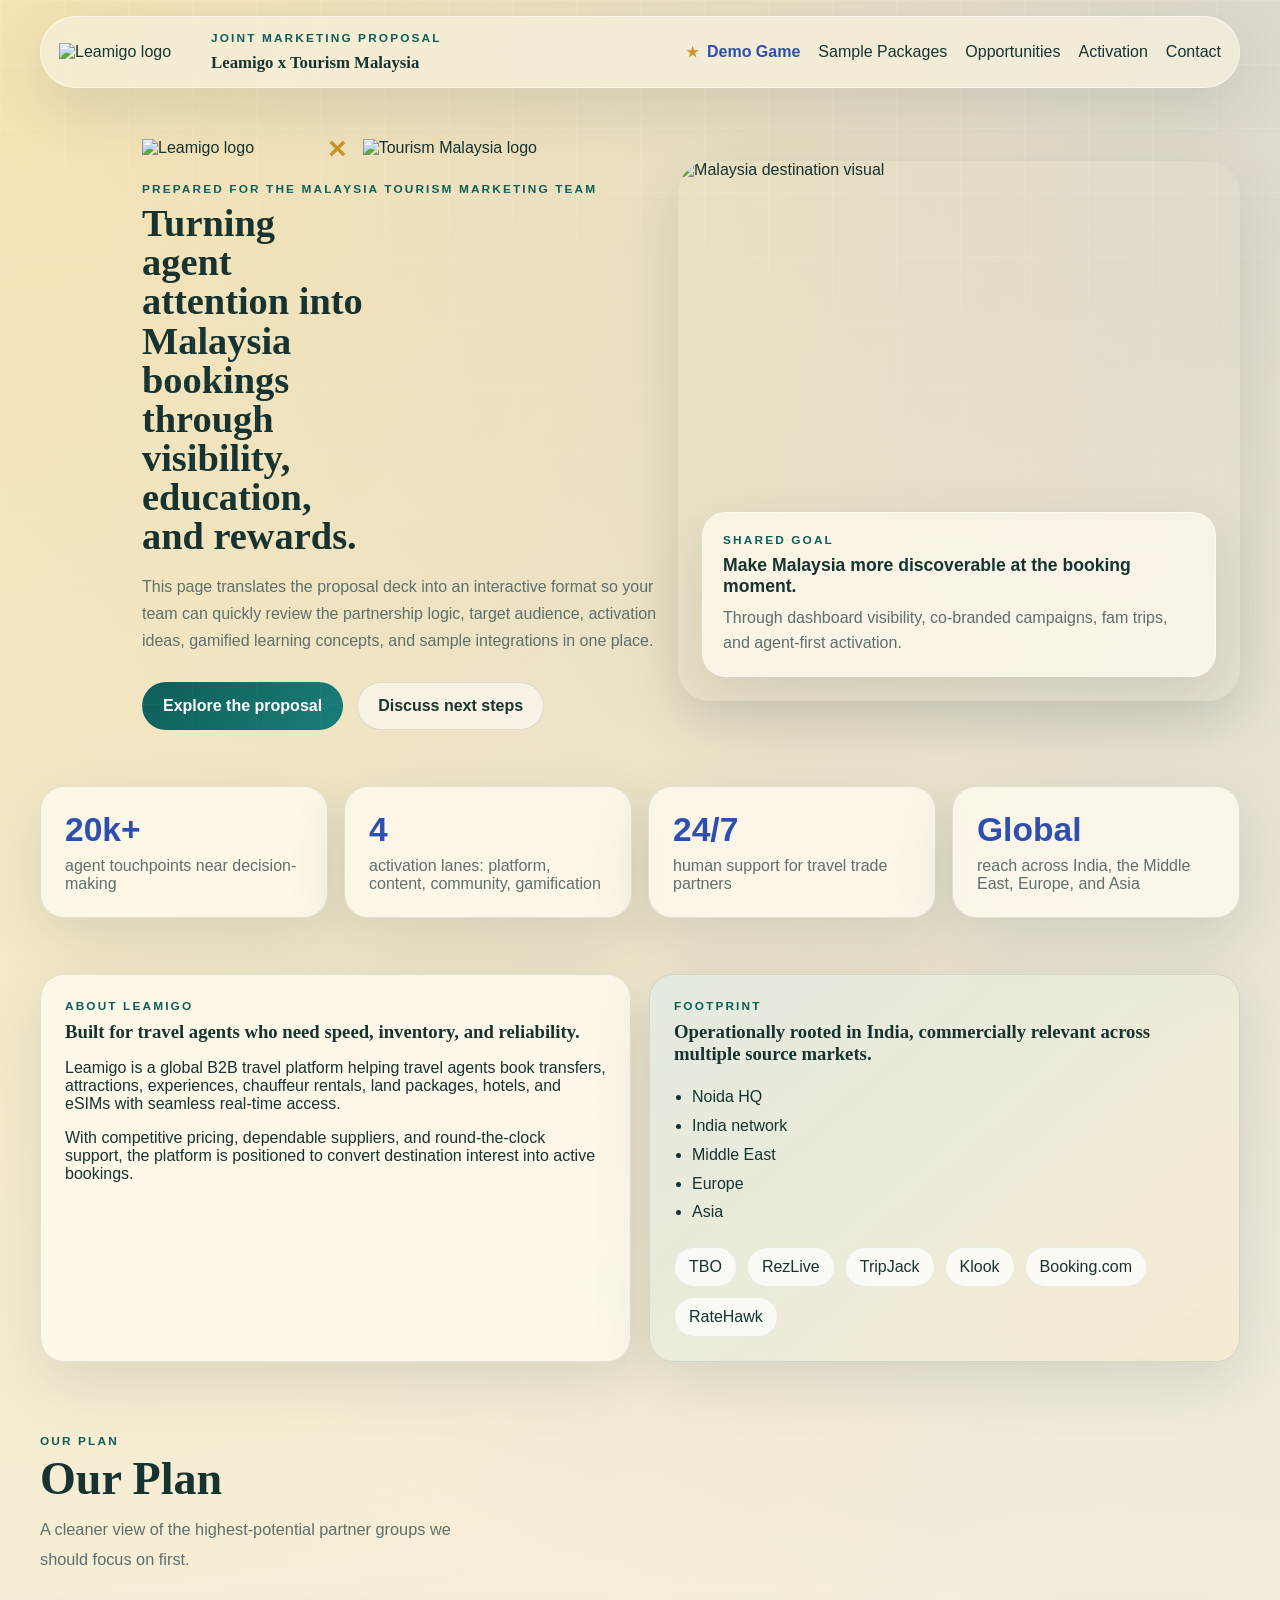
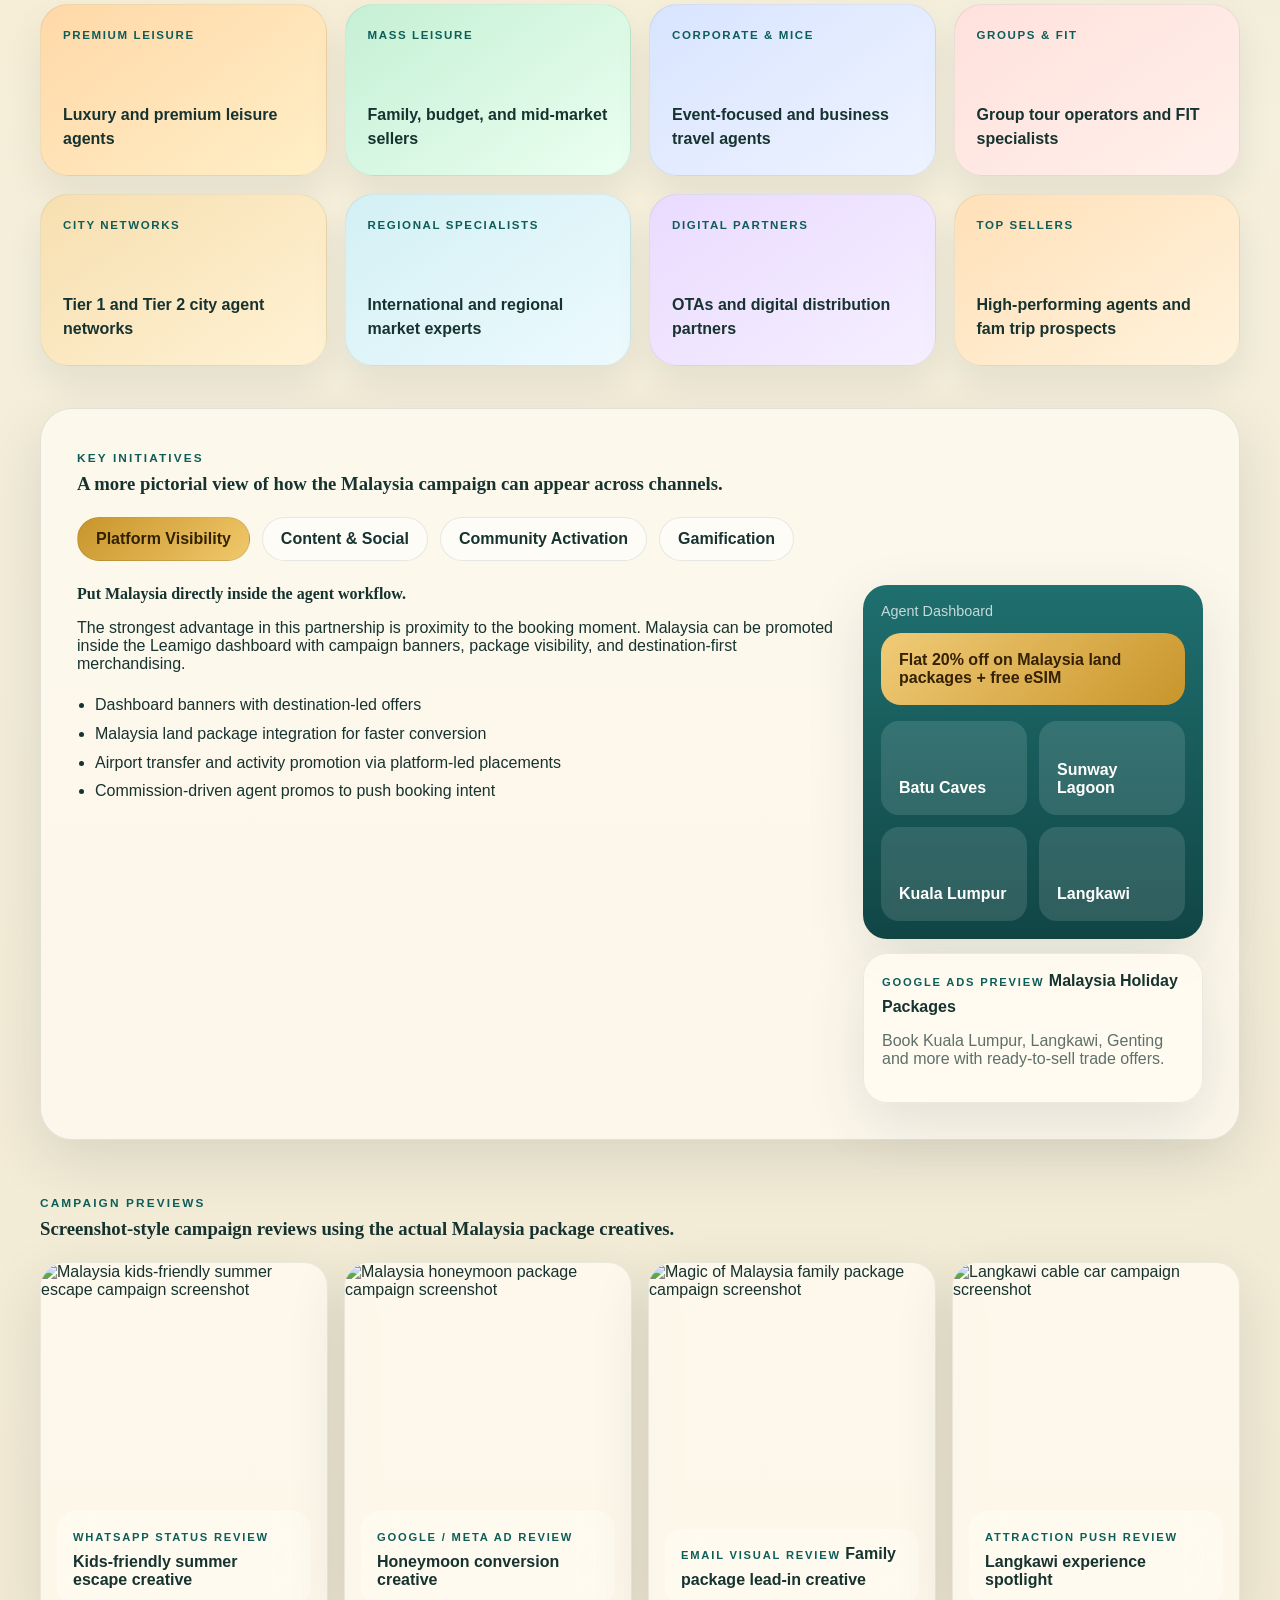
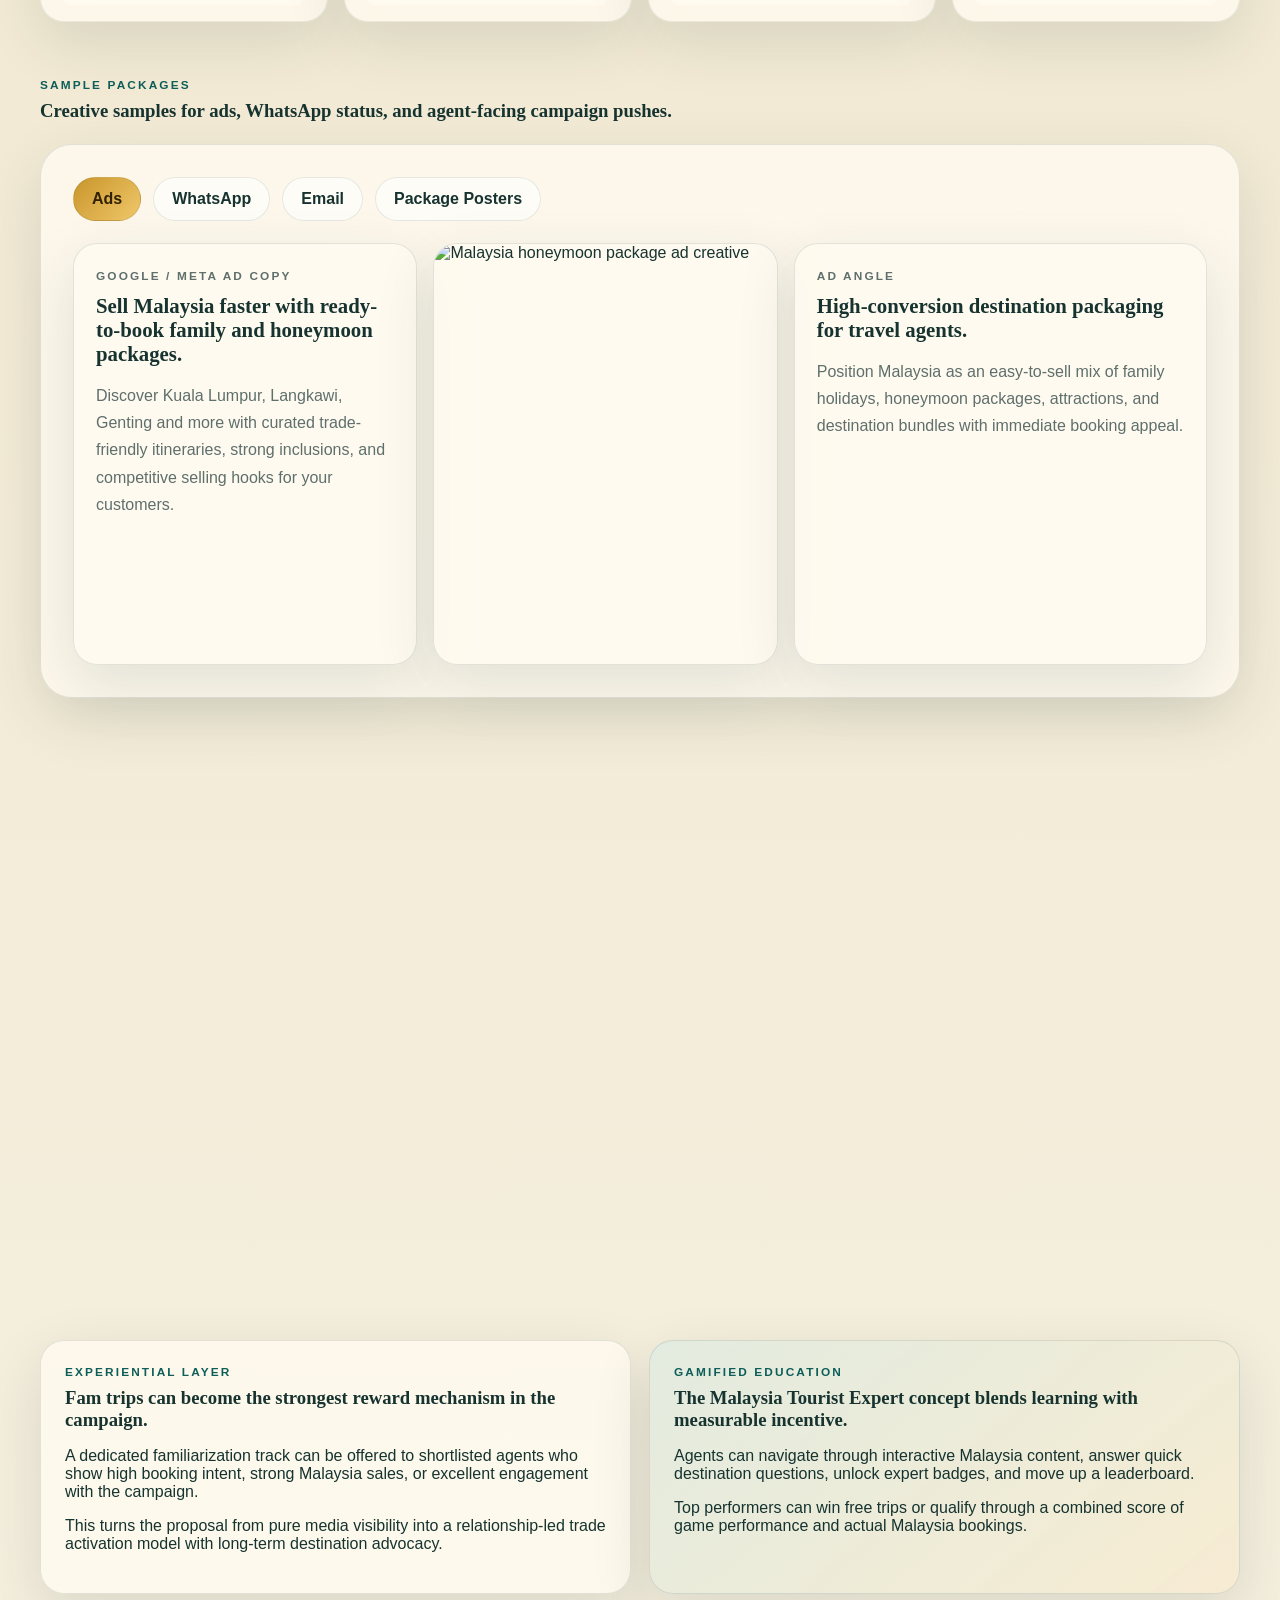
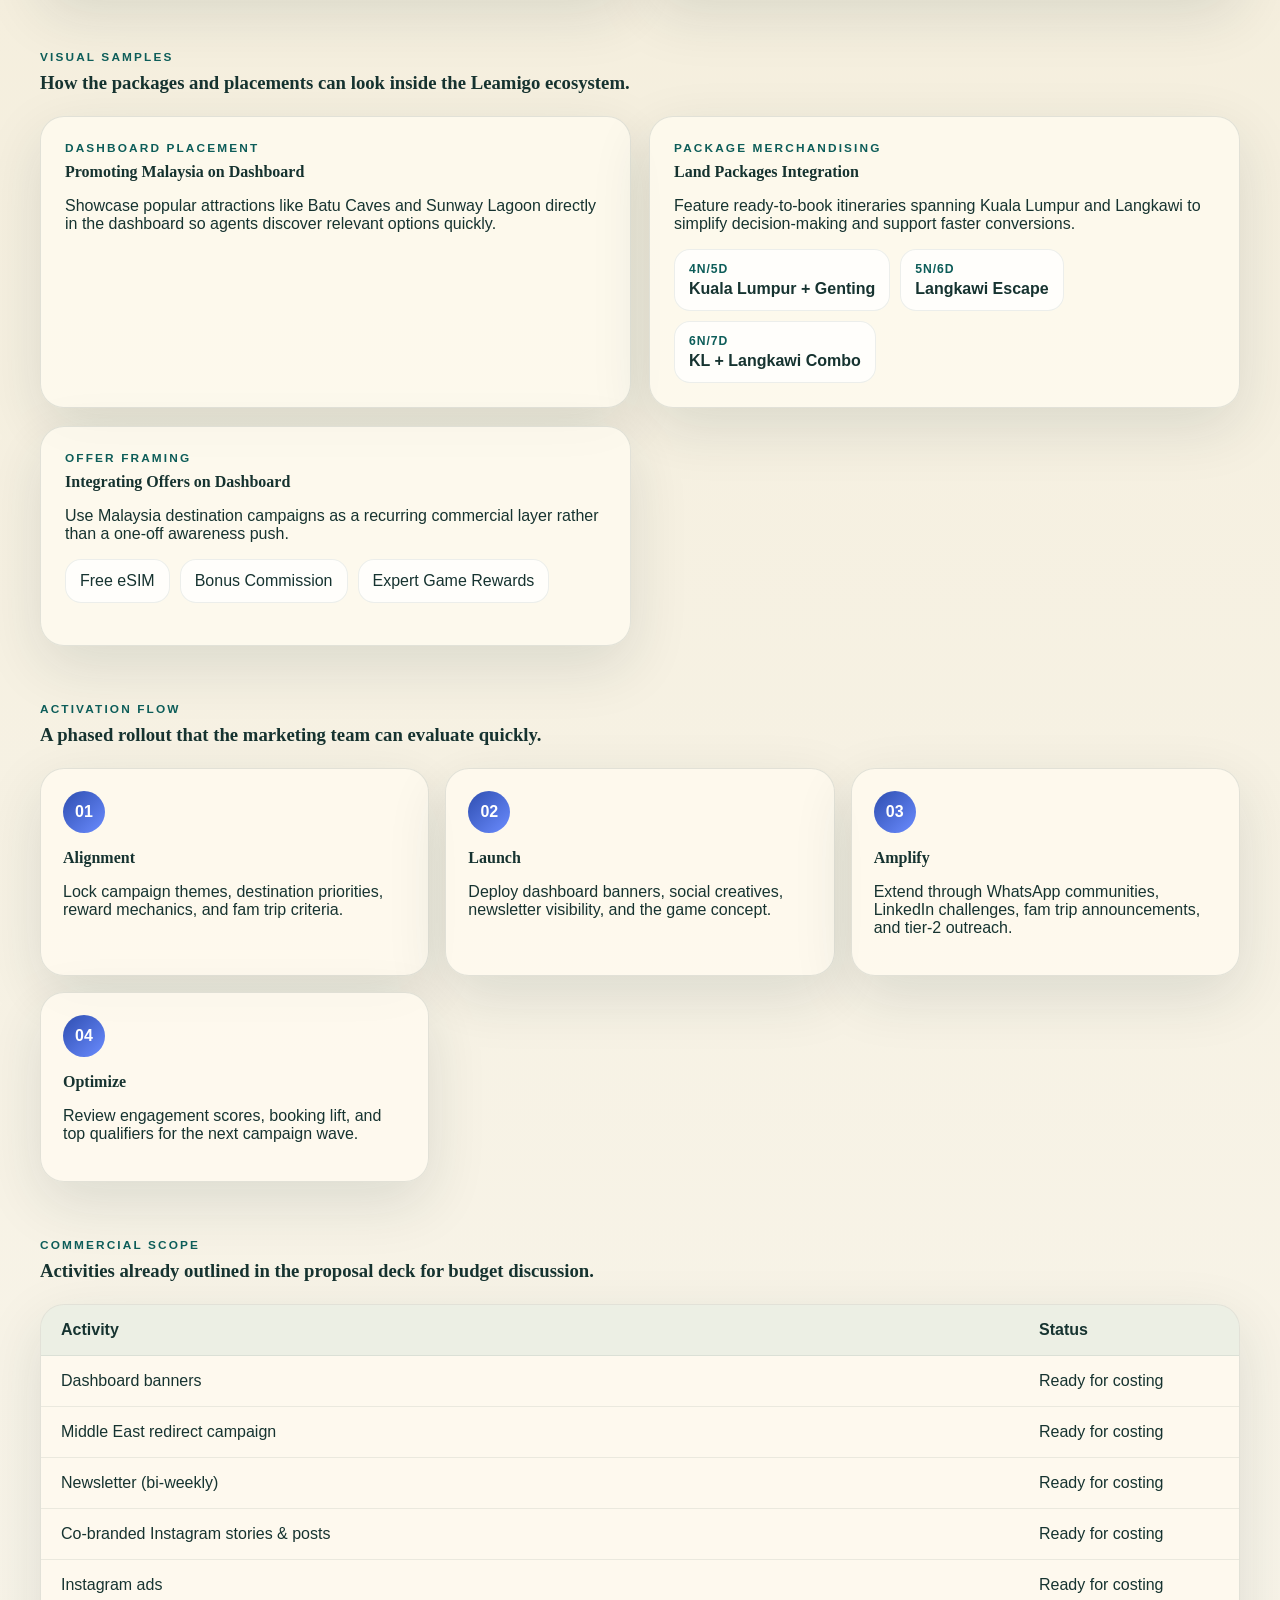
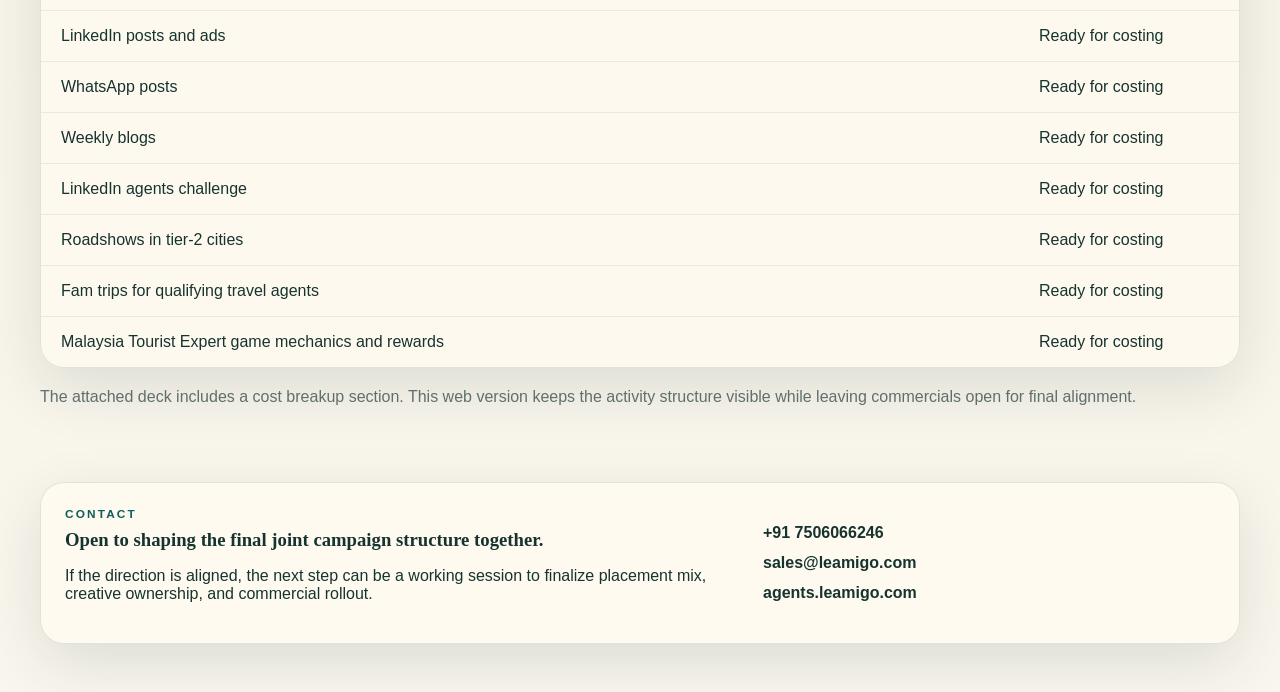
==== commit 56a689e7: "Refine proposal layout and branding" ====
--- a/index.html
+++ b/index.html
@@ -8,6 +8,7 @@
       name="description"
       content="Interactive joint marketing proposal for Tourism Malaysia by Leamigo."
     />
+    <link rel="icon" type="image/svg+xml" href="./assets/tourism-malaysia-logo.svg" />
     <link rel="stylesheet" href="./styles.css" />
   </head>
   <body>
@@ -124,17 +125,44 @@
         <section class="section audience-section reveal">
           <div class="section-heading">
             <p class="eyebrow">Our Plan</p>
-            <h3>Target audience clusters grouped into high-potential segments for Malaysia demand and advocacy.</h3>
-          </div>
-          <div class="audience-cloud">
-            <span class="audience-pill audience-luxury">Luxury & Premium Leisure Agents</span>
-            <span class="audience-pill audience-leisure">Mid-Market, Budget & Family Travel Sellers</span>
-            <span class="audience-pill audience-corporate">Corporate, MICE & Event-Focused Agents</span>
-            <span class="audience-pill audience-groups">Group Tour Operators & FIT Specialists</span>
-            <span class="audience-pill audience-cities">Tier 1 & Tier 2 City Agent Networks</span>
-            <span class="audience-pill audience-global">International & Regional Market Specialists</span>
-            <span class="audience-pill audience-ota">OTAs & Digital Distribution Partners</span>
-            <span class="audience-pill audience-performance">Top Performing Sellers & Fam Trip Prospects</span>
+            <h3>Our Plan</h3>
+            <p class="section-intro">
+              A cleaner view of the highest-potential partner groups we should focus on first.
+            </p>
+          </div>
+          <div class="audience-grid">
+            <article class="audience-card audience-luxury">
+              <p class="audience-label">Premium Leisure</p>
+              <span>Luxury and premium leisure agents</span>
+            </article>
+            <article class="audience-card audience-leisure">
+              <p class="audience-label">Mass Leisure</p>
+              <span>Family, budget, and mid-market sellers</span>
+            </article>
+            <article class="audience-card audience-corporate">
+              <p class="audience-label">Corporate & MICE</p>
+              <span>Event-focused and business travel agents</span>
+            </article>
+            <article class="audience-card audience-groups">
+              <p class="audience-label">Groups & FIT</p>
+              <span>Group tour operators and FIT specialists</span>
+            </article>
+            <article class="audience-card audience-cities">
+              <p class="audience-label">City Networks</p>
+              <span>Tier 1 and Tier 2 city agent networks</span>
+            </article>
+            <article class="audience-card audience-global">
+              <p class="audience-label">Regional Specialists</p>
+              <span>International and regional market experts</span>
+            </article>
+            <article class="audience-card audience-ota">
+              <p class="audience-label">Digital Partners</p>
+              <span>OTAs and digital distribution partners</span>
+            </article>
+            <article class="audience-card audience-performance">
+              <p class="audience-label">Top Sellers</p>
+              <span>High-performing agents and fam trip prospects</span>
+            </article>
           </div>
         </section>
 
--- a/styles.css
+++ b/styles.css
@@ -338,68 +338,113 @@
   line-height: 1.8;
 }
 
-.partner-strip,
-.audience-cloud {
+.partner-strip {
   display: flex;
   gap: 10px;
   flex-wrap: wrap;
   margin-top: 20px;
 }
 
-.partner-strip span,
-.audience-cloud span {
+.partner-strip span {
   padding: 10px 14px;
   border-radius: 999px;
   background: rgba(255, 255, 255, 0.75);
   border: 1px solid rgba(22, 51, 48, 0.08);
 }
 
-.audience-cloud {
-  gap: 14px;
-}
-
-.audience-pill {
-  padding: 14px 18px !important;
-  font-weight: 700;
-  color: #163330;
-  border: 0 !important;
-  box-shadow: 0 14px 28px rgba(26, 51, 48, 0.08);
-}
-
-.audience-luxury {
-  background: linear-gradient(135deg, #ffd8a8, #ffefc7) !important;
-}
-
-.audience-leisure {
-  background: linear-gradient(135deg, #c5f0d5, #ebfff0) !important;
-}
-
-.audience-corporate {
-  background: linear-gradient(135deg, #d8e4ff, #eef3ff) !important;
-}
-
-.audience-groups {
-  background: linear-gradient(135deg, #ffe1dc, #fff0eb) !important;
-}
-
-.audience-cities {
-  background: linear-gradient(135deg, #f7dfb0, #fff2d4) !important;
-}
-
-.audience-global {
-  background: linear-gradient(135deg, #d3f0f4, #edfafe) !important;
-}
-
-.audience-ota {
-  background: linear-gradient(135deg, #eadbff, #f5efff) !important;
-}
-
-.audience-performance {
-  background: linear-gradient(135deg, #ffe0b8, #fff3dd) !important;
+.audience-section {
+  padding-top: 72px;
+  padding-bottom: 28px;
 }
 
 .section-heading {
   margin-bottom: 22px;
+}
+
+.audience-section .section-heading {
+  max-width: 720px;
+  margin-bottom: 30px;
+}
+
+.audience-section .section-heading h3 {
+  font-size: clamp(2.1rem, 3.6vw, 3.4rem);
+  line-height: 0.98;
+}
+
+.section-intro {
+  max-width: 48ch;
+  margin: 14px 0 0;
+  color: var(--muted);
+  font-size: 1.02rem;
+  line-height: 1.8;
+}
+
+.audience-grid {
+  display: grid;
+  grid-template-columns: repeat(4, minmax(0, 1fr));
+  gap: 18px;
+  margin-top: 10px;
+  margin-bottom: 14px;
+}
+
+.audience-card {
+  min-height: 172px;
+  padding: 24px 22px;
+  border-radius: 28px;
+  border: 1px solid rgba(22, 51, 48, 0.08);
+  box-shadow: 0 18px 36px rgba(26, 51, 48, 0.08);
+  display: flex;
+  flex-direction: column;
+  justify-content: space-between;
+  gap: 18px;
+}
+
+.audience-card span {
+  color: var(--text);
+  font-size: 1rem;
+  line-height: 1.5;
+  font-weight: 600;
+}
+
+.audience-label {
+  margin: 0;
+  color: var(--teal-deep);
+  text-transform: uppercase;
+  letter-spacing: 0.14em;
+  font-size: 0.72rem;
+  font-weight: 800;
+}
+
+.audience-luxury {
+  background: linear-gradient(145deg, #ffd8a8, #ffefc7);
+}
+
+.audience-leisure {
+  background: linear-gradient(145deg, #c5f0d5, #ebfff0);
+}
+
+.audience-corporate {
+  background: linear-gradient(145deg, #d8e4ff, #eef3ff);
+}
+
+.audience-groups {
+  background: linear-gradient(145deg, #ffe1dc, #fff0eb);
+}
+
+.audience-cities {
+  background: linear-gradient(145deg, #f7dfb0, #fff2d4);
+}
+
+.audience-global {
+  background: linear-gradient(145deg, #d3f0f4, #edfafe);
+}
+
+.audience-ota {
+  background: linear-gradient(145deg, #eadbff, #f5efff);
+}
+
+.audience-performance {
+  background: linear-gradient(145deg, #ffe0b8, #fff3dd);
 }
 
 .proposal-tabs {
@@ -408,6 +453,10 @@
   border-radius: var(--radius-xl);
   background: rgba(255, 251, 240, 0.8);
   box-shadow: var(--shadow);
+}
+
+.audience-section + .proposal-tabs {
+  padding-top: 42px;
 }
 
 .tab-buttons {
@@ -790,7 +839,8 @@
   .timeline,
   .screens-grid,
   .sample-grid,
-  .copy-samples-grid {
+  .copy-samples-grid,
+  .audience-grid {
     grid-template-columns: repeat(2, 1fr);
   }
 
@@ -839,6 +889,14 @@
     padding: 24px;
   }
 
+  .audience-section + .proposal-tabs {
+    padding-top: 30px;
+  }
+
+  .audience-card {
+    min-height: 150px;
+  }
+
   .tab-buttons {
     flex-wrap: nowrap;
     overflow-x: auto;
@@ -874,6 +932,10 @@
     padding: 22px;
   }
 
+  .audience-section + .proposal-tabs {
+    padding-top: 18px;
+  }
+
   .sample-tabs {
     padding: 20px;
   }
@@ -883,7 +945,8 @@
   .timeline,
   .screens-grid,
   .sample-grid,
-  .copy-samples-grid {
+  .copy-samples-grid,
+  .audience-grid {
     grid-template-columns: 1fr;
   }
 
@@ -894,6 +957,16 @@
   .hero h2 {
     max-width: none;
     font-size: clamp(1.7rem, 8vw, 2.4rem);
+  }
+
+  .audience-section {
+    padding-top: 52px;
+    padding-bottom: 16px;
+  }
+
+  .audience-card {
+    min-height: auto;
+    padding: 20px 18px;
   }
 
   .hero-copy {
